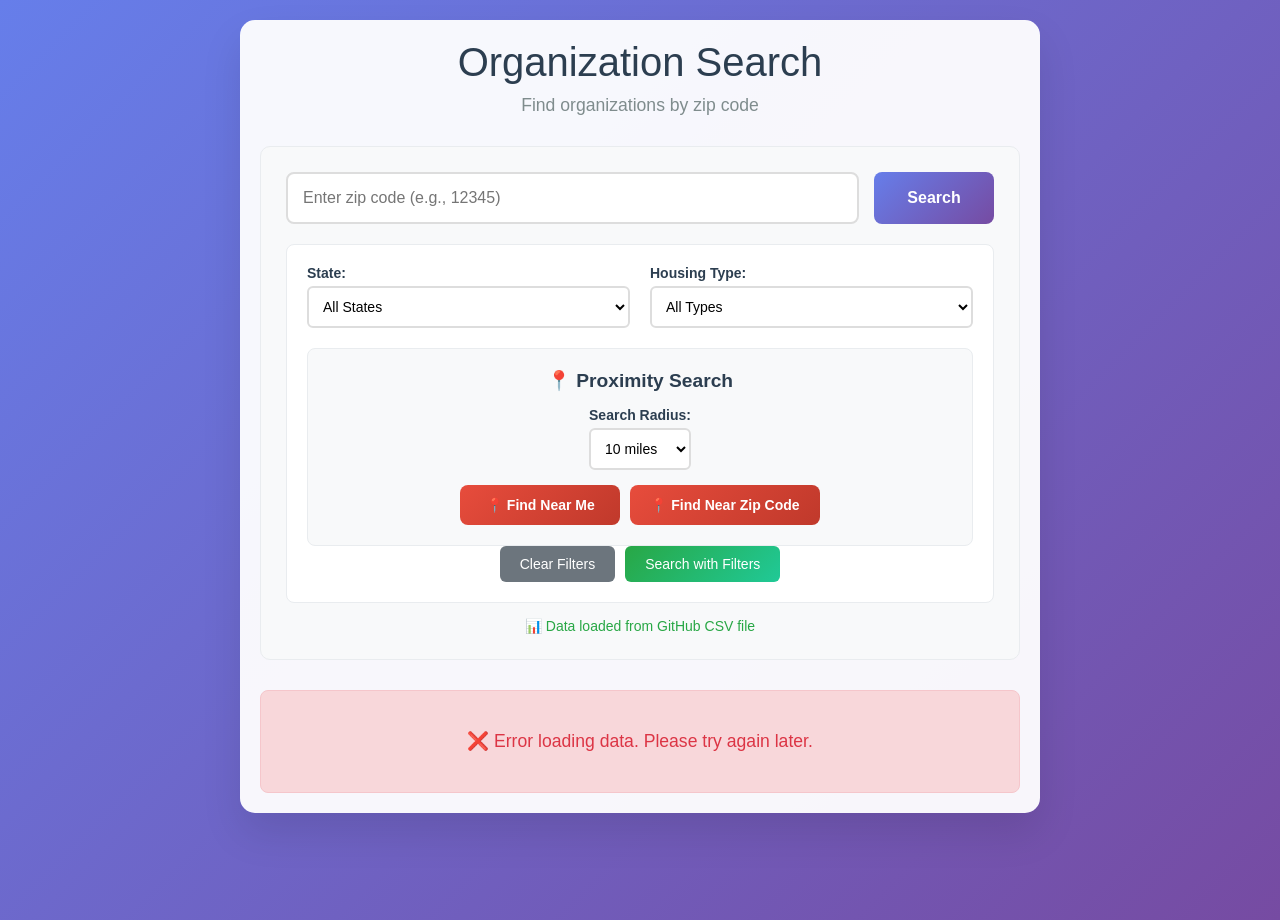
==== index.html @ be0a3f5d "Clean up unnecessarys" ====
<!DOCTYPE html>
<html lang="en">
<head>
    <meta charset="UTF-8">
    <meta name="viewport" content="width=device-width, initial-scale=1.0">
    <title>Organization Search System</title>
    <link rel="stylesheet" href="styles.css">
</head>
<body>
    <div class="container">
        <header>
            <h1>Organization Search</h1>
            <p>Find organizations by zip code</p>
        </header>
        
        <div class="search-section">
            <div class="search-box">
                <input type="text" id="zipInput" placeholder="Enter zip code (e.g., 12345)">
                <button id="searchBtn">Search</button>
            </div>
            
            <div class="filter-section">
                <div class="filter-row">
                    <div class="filter-group">
                        <label for="stateSelect">State:</label>
                        <select id="stateSelect">
                            <option value="">All States</option>
                        </select>
                    </div>
                    
                    <div class="filter-group">
                        <label for="housingTypeSelect">Housing Type:</label>
                        <select id="housingTypeSelect">
                            <option value="">All Types</option>
                        </select>
                    </div>
                </div>
                
                <div class="proximity-section">
                    <h3>📍 Proximity Search</h3>
                    <div class="proximity-controls">
                        <div class="filter-group">
                            <label for="radiusSelect">Search Radius:</label>
                            <select id="radiusSelect">
                                <option value="5">5 miles</option>
                                <option value="10" selected>10 miles</option>
                                <option value="15">15 miles</option>
                                <option value="25">25 miles</option>
                                <option value="50">50 miles</option>
                            </select>
                        </div>
                        <div class="proximity-buttons">
                            <button id="proximitySearchBtn" class="proximity-btn">
                                📍 Find Near Me
                            </button>
                            <button id="proximitySearchByZipBtn" class="proximity-btn">
                                📍 Find Near Zip Code
                            </button>
                        </div>
                    </div>
                </div>
                
                <div class="filter-actions">
                    <button id="clearFiltersBtn">Clear Filters</button>
                    <button id="searchWithFiltersBtn">Search with Filters</button>
                </div>
            </div>
            
            <div class="data-info">
                <p>📊 Data loaded from GitHub CSV file</p>
            </div>
        </div>
        
        <div class="results-section" id="resultsSection" style="display: none;">
            <h2>Search Results</h2>
            <div class="results-info">
                <span id="resultCount">0 results found</span>
            </div>
            <div class="results-container" id="resultsContainer">
                <!-- Results will be populated here -->
            </div>
        </div>
        
        <div class="no-results" id="noResults" style="display: none;">
            <!-- Dynamic message will be inserted here by JavaScript -->
        </div>
        
        <div class="loading" id="loading" style="display: none;">
            <div class="spinner"></div>
            <p>Loading data...</p>
        </div>
        
        <div class="error" id="error" style="display: none;">
            <p>❌ Error loading data. Please try again later.</p>
        </div>
    </div>
    
    <script src="script.js"></script>
</body>
</html>
---- styles.css ----
/* Reset and base styles */
* {
    margin: 0;
    padding: 0;
    box-sizing: border-box;
}

body {
    font-family: 'Segoe UI', Tahoma, Geneva, Verdana, sans-serif;
    background: linear-gradient(135deg, #667eea 0%, #764ba2 100%);
    min-height: 100vh;
    color: #333;
}

.container {
    max-width: 800px;
    margin: 20px auto;
    padding: 20px;
    background: rgba(255, 255, 255, 0.95);
    border-radius: 15px;
    box-shadow: 0 20px 40px rgba(0, 0, 0, 0.1);
}

/* Header styles */
header {
    text-align: center;
    margin-bottom: 30px;
}

header h1 {
    color: #2c3e50;
    font-size: 2.5rem;
    margin-bottom: 10px;
    font-weight: 300;
}

header p {
    color: #7f8c8d;
    font-size: 1.1rem;
}

/* Search section */
.search-section {
    background: #f8f9fa;
    padding: 25px;
    border-radius: 10px;
    margin-bottom: 30px;
    border: 1px solid #e9ecef;
}

.search-box {
    display: flex;
    gap: 15px;
    margin-bottom: 20px;
    flex-wrap: wrap;
}

#zipInput {
    flex: 1;
    min-width: 200px;
    padding: 15px;
    border: 2px solid #ddd;
    border-radius: 8px;
    font-size: 16px;
    transition: border-color 0.3s ease;
}

#zipInput:focus {
    outline: none;
    border-color: #667eea;
    box-shadow: 0 0 0 3px rgba(102, 126, 234, 0.1);
}

#searchBtn {
    padding: 15px 30px;
    background: linear-gradient(135deg, #667eea 0%, #764ba2 100%);
    color: white;
    border: none;
    border-radius: 8px;
    font-size: 16px;
    font-weight: 600;
    cursor: pointer;
    transition: transform 0.2s ease, box-shadow 0.2s ease;
    min-width: 120px;
}

#searchBtn:hover {
    transform: translateY(-2px);
    box-shadow: 0 10px 20px rgba(102, 126, 234, 0.3);
}

#searchBtn:active {
    transform: translateY(0);
}

/* Filter section */
.filter-section {
    margin-top: 20px;
    padding: 20px;
    background: #ffffff;
    border-radius: 8px;
    border: 1px solid #e9ecef;
}

/* Proximity section */
.proximity-section {
    margin-top: 20px;
    padding: 20px;
    background: #f8f9fa;
    border-radius: 8px;
    border: 1px solid #e9ecef;
}

.proximity-section h3 {
    color: #2c3e50;
    margin-bottom: 15px;
    font-size: 1.2rem;
    font-weight: 600;
    text-align: center;
}

.proximity-controls {
    display: flex;
    flex-direction: column;
    gap: 15px;
    align-items: center;
}

.proximity-buttons {
    display: flex;
    gap: 10px;
    flex-wrap: wrap;
    justify-content: center;
}

.proximity-btn {
    padding: 12px 20px;
    background: linear-gradient(135deg, #e74c3c 0%, #c0392b 100%);
    color: white;
    border: none;
    border-radius: 8px;
    font-size: 14px;
    font-weight: 600;
    cursor: pointer;
    transition: all 0.2s ease;
    min-width: 160px;
}

.proximity-btn:hover {
    transform: translateY(-2px);
    box-shadow: 0 8px 20px rgba(231, 76, 60, 0.3);
}

.proximity-btn:active {
    transform: translateY(0);
}

.filter-row {
    display: grid;
    grid-template-columns: 1fr 1fr;
    gap: 20px;
    margin-bottom: 15px;
}

.filter-group {
    display: flex;
    flex-direction: column;
}

.filter-group label {
    font-weight: 600;
    color: #2c3e50;
    margin-bottom: 5px;
    font-size: 14px;
}

.filter-group select {
    padding: 10px;
    border: 2px solid #ddd;
    border-radius: 6px;
    font-size: 14px;
    background: white;
    transition: border-color 0.3s ease;
}

.filter-group select:focus {
    outline: none;
    border-color: #667eea;
    box-shadow: 0 0 0 3px rgba(102, 126, 234, 0.1);
}

.filter-actions {
    display: flex;
    gap: 10px;
    justify-content: center;
}

.filter-actions button {
    padding: 10px 20px;
    border: none;
    border-radius: 6px;
    font-size: 14px;
    font-weight: 500;
    cursor: pointer;
    transition: all 0.2s ease;
}

#clearFiltersBtn {
    background: #6c757d;
    color: white;
}

#clearFiltersBtn:hover {
    background: #5a6268;
    transform: translateY(-1px);
}

#searchWithFiltersBtn {
    background: linear-gradient(135deg, #28a745 0%, #20c997 100%);
    color: white;
}

#searchWithFiltersBtn:hover {
    transform: translateY(-1px);
    box-shadow: 0 5px 15px rgba(40, 167, 69, 0.3);
}

/* Data info */
.data-info {
    text-align: center;
    color: #28a745;
    font-size: 14px;
    font-weight: 500;
    margin-top: 15px;
}

/* Results section */
.results-section {
    background: white;
    border-radius: 10px;
    padding: 25px;
    box-shadow: 0 5px 15px rgba(0, 0, 0, 0.08);
}

.results-section h2 {
    color: #2c3e50;
    margin-bottom: 15px;
    font-size: 1.8rem;
    font-weight: 400;
}

.results-info {
    margin-bottom: 20px;
    padding: 10px;
    background: #e8f4fd;
    border-radius: 5px;
    border-left: 4px solid #3498db;
}

.results-container {
    display: grid;
    gap: 15px;
}

.result-card {
    background: #f8f9fa;
    border: 1px solid #e9ecef;
    border-radius: 8px;
    padding: 20px;
    transition: transform 0.2s ease, box-shadow 0.2s ease;
}

.result-card:hover {
    transform: translateY(-2px);
    box-shadow: 0 5px 15px rgba(0, 0, 0, 0.1);
}

.result-card h3 {
    color: #2c3e50;
    margin-bottom: 10px;
    font-size: 1.3rem;
}

.result-details {
    display: grid;
    grid-template-columns: repeat(auto-fit, minmax(200px, 1fr));
    gap: 10px;
}

.detail-item {
    display: flex;
    flex-direction: column;
}

.detail-label {
    font-weight: 600;
    color: #7f8c8d;
    font-size: 0.9rem;
    text-transform: uppercase;
    letter-spacing: 0.5px;
}

.detail-value {
    color: #2c3e50;
    font-size: 1rem;
    margin-top: 2px;
}

.distance-item {
    background: #e8f5e8;
    border-radius: 4px;
    padding: 8px;
    border-left: 3px solid #28a745;
}

.distance-value {
    color: #28a745 !important;
    font-weight: 700;
    font-size: 1.1rem;
}

/* No results */
.no-results {
    text-align: center;
    padding: 40px;
    color: #7f8c8d;
    font-size: 1.1rem;
}

/* Loading spinner */
.loading {
    text-align: center;
    padding: 40px;
}

.spinner {
    width: 40px;
    height: 40px;
    border: 4px solid #f3f3f3;
    border-top: 4px solid #667eea;
    border-radius: 50%;
    animation: spin 1s linear infinite;
    margin: 0 auto 15px;
}

@keyframes spin {
    0% { transform: rotate(0deg); }
    100% { transform: rotate(360deg); }
}

/* Error message */
.error {
    text-align: center;
    padding: 40px;
    color: #dc3545;
    font-size: 1.1rem;
    background: #f8d7da;
    border: 1px solid #f5c6cb;
    border-radius: 8px;
}

/* Responsive design */
@media (max-width: 768px) {
    .container {
        margin: 10px;
        padding: 15px;
    }
    
    header h1 {
        font-size: 2rem;
    }
    
    .search-box {
        flex-direction: column;
    }
    
    #zipInput {
        min-width: auto;
    }
    
    .filter-row {
        grid-template-columns: 1fr;
        gap: 15px;
    }
    
    .filter-actions {
        flex-direction: column;
    }
    
    .filter-actions button {
        width: 100%;
    }
    
    .proximity-buttons {
        flex-direction: column;
    }
    
    .proximity-btn {
        width: 100%;
        min-width: auto;
    }
    
    .result-details {
        grid-template-columns: 1fr;
    }
}

/* Iframe specific styles */
body.iframe-mode {
    background: white;
    margin: 0;
    padding: 0;
}

body.iframe-mode .container {
    margin: 0;
    border-radius: 0;
    box-shadow: none;
    background: white;
    min-height: 100vh;
}
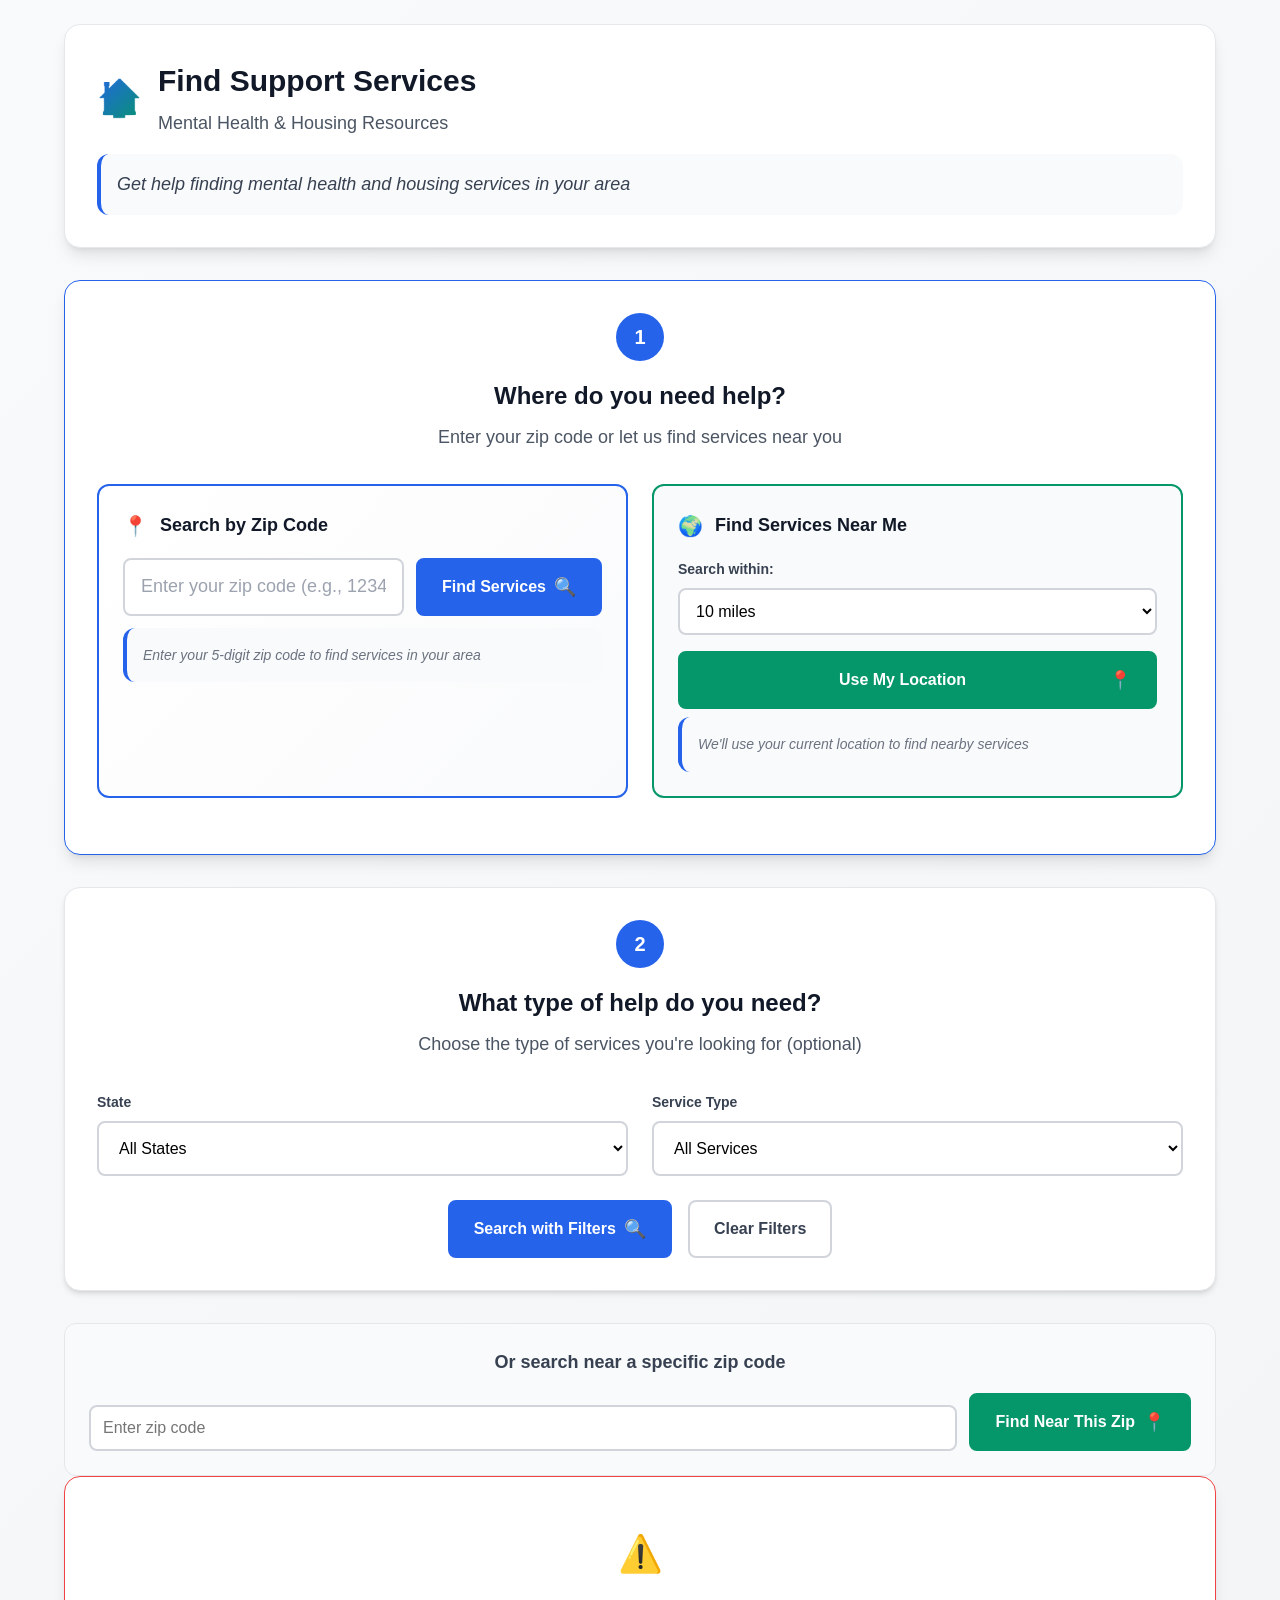
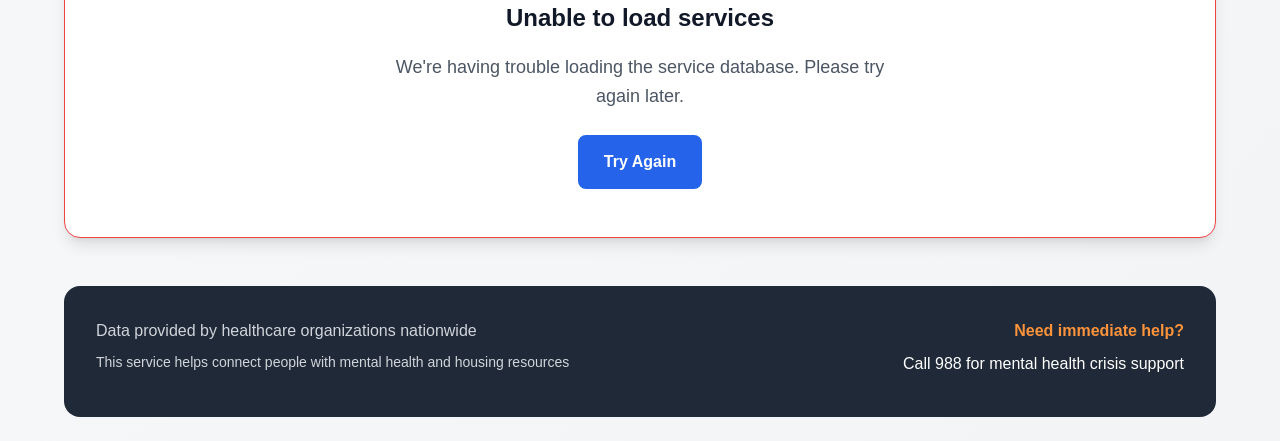
==== commit 00665577: "new UI" ====
--- a/index.html
+++ b/index.html
@@ -3,96 +3,189 @@
 <head>
     <meta charset="UTF-8">
     <meta name="viewport" content="width=device-width, initial-scale=1.0">
-    <title>Organization Search System</title>
+    <title>Find Mental Health & Housing Services</title>
+    <meta name="description" content="Find mental health and housing services near you. Search by location to find support organizations.">
     <link rel="stylesheet" href="styles.css">
 </head>
 <body>
     <div class="container">
         <header>
-            <h1>Organization Search</h1>
-            <p>Find organizations by zip code</p>
+            <div class="header-content">
+                <div class="logo-section">
+                    <div class="logo-icon">🏠</div>
+                    <div class="logo-text">
+                        <h1>Find Support Services</h1>
+                        <p>Mental Health & Housing Resources</p>
+                    </div>
+                </div>
+                <div class="help-text">
+                    <p>Get help finding mental health and housing services in your area</p>
+                </div>
+            </div>
         </header>
         
-        <div class="search-section">
-            <div class="search-box">
-                <input type="text" id="zipInput" placeholder="Enter zip code (e.g., 12345)">
-                <button id="searchBtn">Search</button>
-            </div>
+        <main class="main-content">
+            <!-- Step 1: Location Search -->
+            <section class="search-step active" id="step1">
+                <div class="step-header">
+                    <div class="step-number">1</div>
+                    <h2>Where do you need help?</h2>
+                    <p>Enter your zip code or let us find services near you</p>
+                </div>
+                
+                <div class="search-options">
+                    <div class="search-option primary">
+                        <div class="option-header">
+                            <span class="option-icon">📍</span>
+                            <h3>Search by Zip Code</h3>
+                        </div>
+                        <div class="search-input-group">
+                            <input type="text" id="zipInput" placeholder="Enter your zip code (e.g., 12345)" aria-label="Enter your zip code">
+                            <button id="searchBtn" class="btn-primary">
+                                <span class="btn-text">Find Services</span>
+                                <span class="btn-icon">🔍</span>
+                            </button>
+                        </div>
+                        <p class="help-text">Enter your 5-digit zip code to find services in your area</p>
+                    </div>
+                    
+                    <div class="search-option secondary">
+                        <div class="option-header">
+                            <span class="option-icon">🌍</span>
+                            <h3>Find Services Near Me</h3>
+                        </div>
+                        <div class="location-controls">
+                            <div class="radius-selector">
+                                <label for="radiusSelect">Search within:</label>
+                                <select id="radiusSelect" aria-label="Search radius">
+                                    <option value="5">5 miles</option>
+                                    <option value="10" selected>10 miles</option>
+                                    <option value="15">15 miles</option>
+                                    <option value="25">25 miles</option>
+                                    <option value="50">50 miles</option>
+                                </select>
+                            </div>
+                            <button id="proximitySearchBtn" class="btn-secondary">
+                                <span class="btn-text">Use My Location</span>
+                                <span class="btn-icon">📍</span>
+                            </button>
+                        </div>
+                        <p class="help-text">We'll use your current location to find nearby services</p>
+                    </div>
+                </div>
+            </section>
             
-            <div class="filter-section">
-                <div class="filter-row">
+            <!-- Step 2: Service Type Filter -->
+            <section class="search-step" id="step2">
+                <div class="step-header">
+                    <div class="step-number">2</div>
+                    <h2>What type of help do you need?</h2>
+                    <p>Choose the type of services you're looking for (optional)</p>
+                </div>
+                
+                <div class="filter-options">
                     <div class="filter-group">
-                        <label for="stateSelect">State:</label>
-                        <select id="stateSelect">
+                        <label for="stateSelect">State</label>
+                        <select id="stateSelect" aria-label="Select state">
                             <option value="">All States</option>
                         </select>
                     </div>
                     
                     <div class="filter-group">
-                        <label for="housingTypeSelect">Housing Type:</label>
-                        <select id="housingTypeSelect">
-                            <option value="">All Types</option>
+                        <label for="housingTypeSelect">Service Type</label>
+                        <select id="housingTypeSelect" aria-label="Select service type">
+                            <option value="">All Services</option>
                         </select>
                     </div>
                 </div>
                 
-                <div class="proximity-section">
-                    <h3>📍 Proximity Search</h3>
-                    <div class="proximity-controls">
-                        <div class="filter-group">
-                            <label for="radiusSelect">Search Radius:</label>
-                            <select id="radiusSelect">
-                                <option value="5">5 miles</option>
-                                <option value="10" selected>10 miles</option>
-                                <option value="15">15 miles</option>
-                                <option value="25">25 miles</option>
-                                <option value="50">50 miles</option>
-                            </select>
-                        </div>
-                        <div class="proximity-buttons">
-                            <button id="proximitySearchBtn" class="proximity-btn">
-                                📍 Find Near Me
-                            </button>
-                            <button id="proximitySearchByZipBtn" class="proximity-btn">
-                                📍 Find Near Zip Code
-                            </button>
-                        </div>
-                    </div>
+                <div class="step-actions">
+                    <button id="searchWithFiltersBtn" class="btn-primary">
+                        <span class="btn-text">Search with Filters</span>
+                        <span class="btn-icon">🔍</span>
+                    </button>
+                    <button id="clearFiltersBtn" class="btn-outline">
+                        <span class="btn-text">Clear Filters</span>
+                    </button>
                 </div>
-                
-                <div class="filter-actions">
-                    <button id="clearFiltersBtn">Clear Filters</button>
-                    <button id="searchWithFiltersBtn">Search with Filters</button>
+            </section>
+            
+            <!-- Alternative Search by Zip -->
+            <section class="alternative-search">
+                <div class="alt-search-header">
+                    <h3>Or search near a specific zip code</h3>
                 </div>
-            </div>
-            
-            <div class="data-info">
-                <p>📊 Data loaded from GitHub CSV file</p>
-            </div>
-        </div>
+                <div class="alt-search-controls">
+                    <input type="text" id="altZipInput" placeholder="Enter zip code" aria-label="Enter zip code for proximity search">
+                    <button id="proximitySearchByZipBtn" class="btn-secondary">
+                        <span class="btn-text">Find Near This Zip</span>
+                        <span class="btn-icon">📍</span>
+                    </button>
+                </div>
+            </section>
+        </main>
         
-        <div class="results-section" id="resultsSection" style="display: none;">
-            <h2>Search Results</h2>
-            <div class="results-info">
-                <span id="resultCount">0 results found</span>
+        <!-- Results Section -->
+        <section class="results-section" id="resultsSection" style="display: none;">
+            <div class="results-header">
+                <h2>Services Found</h2>
+                <div class="results-summary">
+                    <span id="resultCount" class="result-count">0 services found</span>
+                    <button id="newSearchBtn" class="btn-outline">New Search</button>
+                </div>
             </div>
             <div class="results-container" id="resultsContainer">
                 <!-- Results will be populated here -->
             </div>
-        </div>
+        </section>
         
-        <div class="no-results" id="noResults" style="display: none;">
-            <!-- Dynamic message will be inserted here by JavaScript -->
-        </div>
+        <!-- No Results -->
+        <section class="no-results" id="noResults" style="display: none;">
+            <div class="no-results-content">
+                <div class="no-results-icon">🔍</div>
+                <h3>No services found</h3>
+                <div class="no-results-message">
+                    <!-- Dynamic message will be inserted here by JavaScript -->
+                </div>
+                <div class="no-results-actions">
+                    <button id="tryAgainBtn" class="btn-primary">Try Again</button>
+                    <button id="expandSearchBtn" class="btn-outline">Expand Search</button>
+                </div>
+            </div>
+        </section>
         
-        <div class="loading" id="loading" style="display: none;">
-            <div class="spinner"></div>
-            <p>Loading data...</p>
-        </div>
+        <!-- Loading State -->
+        <section class="loading" id="loading" style="display: none;">
+            <div class="loading-content">
+                <div class="spinner"></div>
+                <h3>Finding services...</h3>
+                <p>Please wait while we search for services in your area</p>
+            </div>
+        </section>
         
-        <div class="error" id="error" style="display: none;">
-            <p>❌ Error loading data. Please try again later.</p>
-        </div>
+        <!-- Error State -->
+        <section class="error" id="error" style="display: none;">
+            <div class="error-content">
+                <div class="error-icon">⚠️</div>
+                <h3>Unable to load services</h3>
+                <p>We're having trouble loading the service database. Please try again later.</p>
+                <button id="retryBtn" class="btn-primary">Try Again</button>
+            </div>
+        </section>
+        
+        <!-- Footer -->
+        <footer class="footer">
+            <div class="footer-content">
+                <div class="footer-info">
+                    <p>Data provided by healthcare organizations nationwide</p>
+                    <p class="footer-note">This service helps connect people with mental health and housing resources</p>
+                </div>
+                <div class="footer-help">
+                    <p><strong>Need immediate help?</strong></p>
+                    <p>Call 988 for mental health crisis support</p>
+                </div>
+            </div>
+        </footer>
     </div>
     
     <script src="script.js"></script>
--- a/styles.css
+++ b/styles.css
@@ -1,346 +1,651 @@
-/* Reset and base styles */
+/* Professional Mental Health Services UI - Accessible Design */
+
+/* CSS Reset and Base Styles */
 * {
     margin: 0;
     padding: 0;
     box-sizing: border-box;
 }
 
+:root {
+    /* Professional Color Palette - High Contrast for Accessibility */
+    --primary-blue: #2563eb;
+    --primary-blue-dark: #1d4ed8;
+    --primary-blue-light: #3b82f6;
+    --secondary-green: #059669;
+    --secondary-green-dark: #047857;
+    --accent-orange: #ea580c;
+    --accent-orange-light: #fb923c;
+    
+    /* Neutral Colors */
+    --white: #ffffff;
+    --gray-50: #f9fafb;
+    --gray-100: #f3f4f6;
+    --gray-200: #e5e7eb;
+    --gray-300: #d1d5db;
+    --gray-400: #9ca3af;
+    --gray-500: #6b7280;
+    --gray-600: #4b5563;
+    --gray-700: #374151;
+    --gray-800: #1f2937;
+    --gray-900: #111827;
+    
+    /* Status Colors */
+    --success: #10b981;
+    --warning: #f59e0b;
+    --error: #ef4444;
+    --info: #3b82f6;
+    
+    /* Typography */
+    --font-family: 'Inter', -apple-system, BlinkMacSystemFont, 'Segoe UI', Roboto, sans-serif;
+    --font-size-xs: 0.75rem;
+    --font-size-sm: 0.875rem;
+    --font-size-base: 1rem;
+    --font-size-lg: 1.125rem;
+    --font-size-xl: 1.25rem;
+    --font-size-2xl: 1.5rem;
+    --font-size-3xl: 1.875rem;
+    --font-size-4xl: 2.25rem;
+    
+    /* Spacing */
+    --space-1: 0.25rem;
+    --space-2: 0.5rem;
+    --space-3: 0.75rem;
+    --space-4: 1rem;
+    --space-5: 1.25rem;
+    --space-6: 1.5rem;
+    --space-8: 2rem;
+    --space-10: 2.5rem;
+    --space-12: 3rem;
+    --space-16: 4rem;
+    
+    /* Border Radius */
+    --radius-sm: 0.375rem;
+    --radius-md: 0.5rem;
+    --radius-lg: 0.75rem;
+    --radius-xl: 1rem;
+    
+    /* Shadows */
+    --shadow-sm: 0 1px 2px 0 rgb(0 0 0 / 0.05);
+    --shadow-md: 0 4px 6px -1px rgb(0 0 0 / 0.1), 0 2px 4px -2px rgb(0 0 0 / 0.1);
+    --shadow-lg: 0 10px 15px -3px rgb(0 0 0 / 0.1), 0 4px 6px -4px rgb(0 0 0 / 0.1);
+    --shadow-xl: 0 20px 25px -5px rgb(0 0 0 / 0.1), 0 8px 10px -6px rgb(0 0 0 / 0.1);
+}
+
+/* Base Styles */
 body {
-    font-family: 'Segoe UI', Tahoma, Geneva, Verdana, sans-serif;
-    background: linear-gradient(135deg, #667eea 0%, #764ba2 100%);
+    font-family: var(--font-family);
+    font-size: var(--font-size-base);
+    line-height: 1.6;
+    color: var(--gray-800);
+    background: linear-gradient(135deg, var(--gray-50) 0%, var(--gray-100) 100%);
     min-height: 100vh;
-    color: #333;
-}
-
+    -webkit-font-smoothing: antialiased;
+    -moz-osx-font-smoothing: grayscale;
+}
+
+/* Container */
 .container {
-    max-width: 800px;
-    margin: 20px auto;
-    padding: 20px;
-    background: rgba(255, 255, 255, 0.95);
-    border-radius: 15px;
-    box-shadow: 0 20px 40px rgba(0, 0, 0, 0.1);
-}
-
-/* Header styles */
+    max-width: 1200px;
+    margin: 0 auto;
+    padding: var(--space-6);
+    min-height: 100vh;
+    display: flex;
+    flex-direction: column;
+}
+
+/* Header Styles */
 header {
+    margin-bottom: var(--space-8);
+}
+
+.header-content {
+    background: var(--white);
+    border-radius: var(--radius-xl);
+    padding: var(--space-8);
+    box-shadow: var(--shadow-lg);
+    border: 1px solid var(--gray-200);
+}
+
+.logo-section {
+    display: flex;
+    align-items: center;
+    gap: var(--space-4);
+    margin-bottom: var(--space-4);
+}
+
+.logo-icon {
+    font-size: var(--font-size-4xl);
+    background: linear-gradient(135deg, var(--primary-blue), var(--secondary-green));
+    -webkit-background-clip: text;
+    -webkit-text-fill-color: transparent;
+    background-clip: text;
+}
+
+.logo-text h1 {
+    font-size: var(--font-size-3xl);
+    font-weight: 700;
+    color: var(--gray-900);
+    margin-bottom: var(--space-1);
+}
+
+.logo-text p {
+    font-size: var(--font-size-lg);
+    color: var(--gray-600);
+    font-weight: 500;
+}
+
+.help-text {
+    background: var(--gray-50);
+    padding: var(--space-4);
+    border-radius: var(--radius-lg);
+    border-left: 4px solid var(--primary-blue);
+}
+
+.help-text p {
+    color: var(--gray-700);
+    font-size: var(--font-size-lg);
+    margin: 0;
+}
+
+/* Main Content */
+.main-content {
+    flex: 1;
+    display: flex;
+    flex-direction: column;
+    gap: var(--space-8);
+}
+
+/* Search Steps */
+.search-step {
+    background: var(--white);
+    border-radius: var(--radius-xl);
+    padding: var(--space-8);
+    box-shadow: var(--shadow-md);
+    border: 1px solid var(--gray-200);
+    transition: all 0.3s ease;
+}
+
+.search-step.active {
+    border-color: var(--primary-blue);
+    box-shadow: var(--shadow-lg);
+}
+
+.step-header {
     text-align: center;
-    margin-bottom: 30px;
-}
-
-header h1 {
-    color: #2c3e50;
-    font-size: 2.5rem;
-    margin-bottom: 10px;
-    font-weight: 300;
-}
-
-header p {
-    color: #7f8c8d;
-    font-size: 1.1rem;
-}
-
-/* Search section */
-.search-section {
-    background: #f8f9fa;
-    padding: 25px;
-    border-radius: 10px;
-    margin-bottom: 30px;
-    border: 1px solid #e9ecef;
-}
-
-.search-box {
-    display: flex;
-    gap: 15px;
-    margin-bottom: 20px;
-    flex-wrap: wrap;
-}
-
-#zipInput {
-    flex: 1;
-    min-width: 200px;
-    padding: 15px;
-    border: 2px solid #ddd;
-    border-radius: 8px;
-    font-size: 16px;
-    transition: border-color 0.3s ease;
-}
-
-#zipInput:focus {
-    outline: none;
-    border-color: #667eea;
-    box-shadow: 0 0 0 3px rgba(102, 126, 234, 0.1);
-}
-
-#searchBtn {
-    padding: 15px 30px;
-    background: linear-gradient(135deg, #667eea 0%, #764ba2 100%);
-    color: white;
-    border: none;
-    border-radius: 8px;
-    font-size: 16px;
-    font-weight: 600;
-    cursor: pointer;
-    transition: transform 0.2s ease, box-shadow 0.2s ease;
-    min-width: 120px;
-}
-
-#searchBtn:hover {
-    transform: translateY(-2px);
-    box-shadow: 0 10px 20px rgba(102, 126, 234, 0.3);
-}
-
-#searchBtn:active {
-    transform: translateY(0);
-}
-
-/* Filter section */
-.filter-section {
-    margin-top: 20px;
-    padding: 20px;
-    background: #ffffff;
-    border-radius: 8px;
-    border: 1px solid #e9ecef;
-}
-
-/* Proximity section */
-.proximity-section {
-    margin-top: 20px;
-    padding: 20px;
-    background: #f8f9fa;
-    border-radius: 8px;
-    border: 1px solid #e9ecef;
-}
-
-.proximity-section h3 {
-    color: #2c3e50;
-    margin-bottom: 15px;
-    font-size: 1.2rem;
-    font-weight: 600;
-    text-align: center;
-}
-
-.proximity-controls {
-    display: flex;
-    flex-direction: column;
-    gap: 15px;
+    margin-bottom: var(--space-8);
+}
+
+.step-number {
+    display: inline-flex;
     align-items: center;
-}
-
-.proximity-buttons {
-    display: flex;
-    gap: 10px;
-    flex-wrap: wrap;
     justify-content: center;
-}
-
-.proximity-btn {
-    padding: 12px 20px;
-    background: linear-gradient(135deg, #e74c3c 0%, #c0392b 100%);
-    color: white;
-    border: none;
-    border-radius: 8px;
-    font-size: 14px;
-    font-weight: 600;
-    cursor: pointer;
-    transition: all 0.2s ease;
-    min-width: 160px;
-}
-
-.proximity-btn:hover {
-    transform: translateY(-2px);
-    box-shadow: 0 8px 20px rgba(231, 76, 60, 0.3);
-}
-
-.proximity-btn:active {
-    transform: translateY(0);
-}
-
-.filter-row {
+    width: 48px;
+    height: 48px;
+    background: var(--primary-blue);
+    color: var(--white);
+    border-radius: 50%;
+    font-size: var(--font-size-xl);
+    font-weight: 700;
+    margin-bottom: var(--space-4);
+}
+
+.step-header h2 {
+    font-size: var(--font-size-2xl);
+    font-weight: 600;
+    color: var(--gray-900);
+    margin-bottom: var(--space-2);
+}
+
+.step-header p {
+    font-size: var(--font-size-lg);
+    color: var(--gray-600);
+}
+
+/* Search Options */
+.search-options {
     display: grid;
     grid-template-columns: 1fr 1fr;
-    gap: 20px;
-    margin-bottom: 15px;
+    gap: var(--space-6);
+    margin-bottom: var(--space-6);
+}
+
+.search-option {
+    background: var(--gray-50);
+    border-radius: var(--radius-lg);
+    padding: var(--space-6);
+    border: 2px solid var(--gray-200);
+    transition: all 0.3s ease;
+}
+
+.search-option.primary {
+    border-color: var(--primary-blue);
+    background: linear-gradient(135deg, var(--white) 0%, var(--gray-50) 100%);
+}
+
+.search-option.secondary {
+    border-color: var(--secondary-green);
+}
+
+.search-option:hover {
+    transform: translateY(-2px);
+    box-shadow: var(--shadow-md);
+}
+
+.option-header {
+    display: flex;
+    align-items: center;
+    gap: var(--space-3);
+    margin-bottom: var(--space-4);
+}
+
+.option-icon {
+    font-size: var(--font-size-xl);
+}
+
+.option-header h3 {
+    font-size: var(--font-size-lg);
+    font-weight: 600;
+    color: var(--gray-900);
+}
+
+/* Search Input Group */
+.search-input-group {
+    display: flex;
+    gap: var(--space-3);
+    margin-bottom: var(--space-3);
+}
+
+.search-input-group input {
+    flex: 1;
+    padding: var(--space-4);
+    border: 2px solid var(--gray-300);
+    border-radius: var(--radius-md);
+    font-size: var(--font-size-lg);
+    transition: all 0.3s ease;
+    background: var(--white);
+}
+
+.search-input-group input:focus {
+    outline: none;
+    border-color: var(--primary-blue);
+    box-shadow: 0 0 0 3px rgb(37 99 235 / 0.1);
+}
+
+.search-input-group input::placeholder {
+    color: var(--gray-400);
+}
+
+/* Location Controls */
+.location-controls {
+    display: flex;
+    flex-direction: column;
+    gap: var(--space-4);
+}
+
+.radius-selector {
+    display: flex;
+    flex-direction: column;
+    gap: var(--space-2);
+}
+
+.radius-selector label {
+    font-weight: 600;
+    color: var(--gray-700);
+    font-size: var(--font-size-sm);
+}
+
+.radius-selector select {
+    padding: var(--space-3);
+    border: 2px solid var(--gray-300);
+    border-radius: var(--radius-md);
+    font-size: var(--font-size-base);
+    background: var(--white);
+    transition: all 0.3s ease;
+}
+
+.radius-selector select:focus {
+    outline: none;
+    border-color: var(--secondary-green);
+    box-shadow: 0 0 0 3px rgb(5 150 105 / 0.1);
+}
+
+/* Button Styles */
+.btn-primary, .btn-secondary, .btn-outline {
+    display: inline-flex;
+    align-items: center;
+    gap: var(--space-2);
+    padding: var(--space-4) var(--space-6);
+    border-radius: var(--radius-md);
+    font-size: var(--font-size-base);
+    font-weight: 600;
+    text-decoration: none;
+    border: 2px solid transparent;
+    cursor: pointer;
+    transition: all 0.3s ease;
+    min-height: 48px; /* Larger touch targets for accessibility */
+}
+
+.btn-primary {
+    background: var(--primary-blue);
+    color: var(--white);
+    border-color: var(--primary-blue);
+}
+
+.btn-primary:hover {
+    background: var(--primary-blue-dark);
+    border-color: var(--primary-blue-dark);
+    transform: translateY(-1px);
+    box-shadow: var(--shadow-md);
+}
+
+.btn-secondary {
+    background: var(--secondary-green);
+    color: var(--white);
+    border-color: var(--secondary-green);
+}
+
+.btn-secondary:hover {
+    background: var(--secondary-green-dark);
+    border-color: var(--secondary-green-dark);
+    transform: translateY(-1px);
+    box-shadow: var(--shadow-md);
+}
+
+.btn-outline {
+    background: var(--white);
+    color: var(--gray-700);
+    border-color: var(--gray-300);
+}
+
+.btn-outline:hover {
+    background: var(--gray-50);
+    border-color: var(--gray-400);
+    transform: translateY(-1px);
+}
+
+.btn-text {
+    flex: 1;
+}
+
+.btn-icon {
+    font-size: var(--font-size-lg);
+}
+
+/* Filter Options */
+.filter-options {
+    display: grid;
+    grid-template-columns: 1fr 1fr;
+    gap: var(--space-6);
+    margin-bottom: var(--space-6);
 }
 
 .filter-group {
     display: flex;
     flex-direction: column;
+    gap: var(--space-2);
 }
 
 .filter-group label {
     font-weight: 600;
-    color: #2c3e50;
-    margin-bottom: 5px;
-    font-size: 14px;
+    color: var(--gray-700);
+    font-size: var(--font-size-sm);
 }
 
 .filter-group select {
-    padding: 10px;
-    border: 2px solid #ddd;
-    border-radius: 6px;
-    font-size: 14px;
-    background: white;
-    transition: border-color 0.3s ease;
+    padding: var(--space-4);
+    border: 2px solid var(--gray-300);
+    border-radius: var(--radius-md);
+    font-size: var(--font-size-base);
+    background: var(--white);
+    transition: all 0.3s ease;
 }
 
 .filter-group select:focus {
     outline: none;
-    border-color: #667eea;
-    box-shadow: 0 0 0 3px rgba(102, 126, 234, 0.1);
-}
-
-.filter-actions {
-    display: flex;
-    gap: 10px;
+    border-color: var(--primary-blue);
+    box-shadow: 0 0 0 3px rgb(37 99 235 / 0.1);
+}
+
+/* Step Actions */
+.step-actions {
+    display: flex;
+    gap: var(--space-4);
     justify-content: center;
 }
 
-.filter-actions button {
-    padding: 10px 20px;
-    border: none;
-    border-radius: 6px;
-    font-size: 14px;
-    font-weight: 500;
-    cursor: pointer;
-    transition: all 0.2s ease;
-}
-
-#clearFiltersBtn {
-    background: #6c757d;
-    color: white;
-}
-
-#clearFiltersBtn:hover {
-    background: #5a6268;
-    transform: translateY(-1px);
-}
-
-#searchWithFiltersBtn {
-    background: linear-gradient(135deg, #28a745 0%, #20c997 100%);
-    color: white;
-}
-
-#searchWithFiltersBtn:hover {
-    transform: translateY(-1px);
-    box-shadow: 0 5px 15px rgba(40, 167, 69, 0.3);
-}
-
-/* Data info */
-.data-info {
+/* Alternative Search */
+.alternative-search {
+    background: var(--gray-50);
+    border-radius: var(--radius-lg);
+    padding: var(--space-6);
+    border: 1px solid var(--gray-200);
+}
+
+.alt-search-header {
     text-align: center;
-    color: #28a745;
-    font-size: 14px;
-    font-weight: 500;
-    margin-top: 15px;
-}
-
-/* Results section */
+    margin-bottom: var(--space-4);
+}
+
+.alt-search-header h3 {
+    font-size: var(--font-size-lg);
+    font-weight: 600;
+    color: var(--gray-700);
+}
+
+.alt-search-controls {
+    display: flex;
+    gap: var(--space-3);
+    align-items: end;
+}
+
+.alt-search-controls input {
+    flex: 1;
+    padding: var(--space-3);
+    border: 2px solid var(--gray-300);
+    border-radius: var(--radius-md);
+    font-size: var(--font-size-base);
+    transition: all 0.3s ease;
+}
+
+.alt-search-controls input:focus {
+    outline: none;
+    border-color: var(--secondary-green);
+    box-shadow: 0 0 0 3px rgb(5 150 105 / 0.1);
+}
+
+/* Help Text */
+.help-text {
+    font-size: var(--font-size-sm);
+    color: var(--gray-500);
+    margin-top: var(--space-2);
+    font-style: italic;
+}
+
+/* Results Section */
 .results-section {
-    background: white;
-    border-radius: 10px;
-    padding: 25px;
-    box-shadow: 0 5px 15px rgba(0, 0, 0, 0.08);
-}
-
-.results-section h2 {
-    color: #2c3e50;
-    margin-bottom: 15px;
-    font-size: 1.8rem;
-    font-weight: 400;
-}
-
-.results-info {
-    margin-bottom: 20px;
-    padding: 10px;
-    background: #e8f4fd;
-    border-radius: 5px;
-    border-left: 4px solid #3498db;
+    background: var(--white);
+    border-radius: var(--radius-xl);
+    padding: var(--space-8);
+    box-shadow: var(--shadow-lg);
+    border: 1px solid var(--gray-200);
+}
+
+.results-header {
+    display: flex;
+    justify-content: space-between;
+    align-items: center;
+    margin-bottom: var(--space-6);
+    padding-bottom: var(--space-4);
+    border-bottom: 2px solid var(--gray-100);
+}
+
+.results-header h2 {
+    font-size: var(--font-size-2xl);
+    font-weight: 600;
+    color: var(--gray-900);
+}
+
+.results-summary {
+    display: flex;
+    align-items: center;
+    gap: var(--space-4);
+}
+
+.result-count {
+    font-size: var(--font-size-lg);
+    font-weight: 600;
+    color: var(--primary-blue);
+    background: var(--gray-50);
+    padding: var(--space-2) var(--space-4);
+    border-radius: var(--radius-md);
 }
 
 .results-container {
     display: grid;
-    gap: 15px;
-}
-
+    gap: var(--space-4);
+}
+
+/* Result Cards */
 .result-card {
-    background: #f8f9fa;
-    border: 1px solid #e9ecef;
-    border-radius: 8px;
-    padding: 20px;
-    transition: transform 0.2s ease, box-shadow 0.2s ease;
+    background: var(--white);
+    border: 2px solid var(--gray-200);
+    border-radius: var(--radius-lg);
+    padding: var(--space-6);
+    transition: all 0.3s ease;
+    position: relative;
 }
 
 .result-card:hover {
+    border-color: var(--primary-blue);
     transform: translateY(-2px);
-    box-shadow: 0 5px 15px rgba(0, 0, 0, 0.1);
+    box-shadow: var(--shadow-md);
 }
 
 .result-card h3 {
-    color: #2c3e50;
-    margin-bottom: 10px;
-    font-size: 1.3rem;
+    font-size: var(--font-size-xl);
+    font-weight: 600;
+    color: var(--gray-900);
+    margin-bottom: var(--space-4);
+    padding-bottom: var(--space-2);
+    border-bottom: 1px solid var(--gray-200);
 }
 
 .result-details {
     display: grid;
-    grid-template-columns: repeat(auto-fit, minmax(200px, 1fr));
-    gap: 10px;
+    grid-template-columns: repeat(auto-fit, minmax(250px, 1fr));
+    gap: var(--space-4);
 }
 
 .detail-item {
     display: flex;
     flex-direction: column;
+    gap: var(--space-1);
 }
 
 .detail-label {
     font-weight: 600;
-    color: #7f8c8d;
-    font-size: 0.9rem;
+    color: var(--gray-600);
+    font-size: var(--font-size-sm);
     text-transform: uppercase;
-    letter-spacing: 0.5px;
+    letter-spacing: 0.05em;
 }
 
 .detail-value {
-    color: #2c3e50;
-    font-size: 1rem;
-    margin-top: 2px;
+    color: var(--gray-800);
+    font-size: var(--font-size-base);
+    font-weight: 500;
 }
 
 .distance-item {
-    background: #e8f5e8;
-    border-radius: 4px;
-    padding: 8px;
-    border-left: 3px solid #28a745;
+    background: linear-gradient(135deg, var(--success), var(--secondary-green));
+    color: var(--white);
+    padding: var(--space-3);
+    border-radius: var(--radius-md);
+    text-align: center;
+}
+
+.distance-item .detail-label {
+    color: var(--white);
+    opacity: 0.9;
 }
 
 .distance-value {
-    color: #28a745 !important;
+    font-size: var(--font-size-lg);
     font-weight: 700;
-    font-size: 1.1rem;
-}
-
-/* No results */
+}
+
+.coordinate-source {
+    background: var(--info);
+    color: var(--white);
+    padding: var(--space-2) var(--space-3);
+    border-radius: var(--radius-sm);
+    font-size: var(--font-size-sm);
+    text-align: center;
+}
+
+/* No Results */
 .no-results {
+    background: var(--white);
+    border-radius: var(--radius-xl);
+    padding: var(--space-12);
+    box-shadow: var(--shadow-lg);
+    border: 1px solid var(--gray-200);
     text-align: center;
-    padding: 40px;
-    color: #7f8c8d;
-    font-size: 1.1rem;
-}
-
-/* Loading spinner */
+}
+
+.no-results-content {
+    max-width: 500px;
+    margin: 0 auto;
+}
+
+.no-results-icon {
+    font-size: var(--font-size-4xl);
+    margin-bottom: var(--space-4);
+}
+
+.no-results h3 {
+    font-size: var(--font-size-2xl);
+    font-weight: 600;
+    color: var(--gray-900);
+    margin-bottom: var(--space-4);
+}
+
+.no-results-message {
+    font-size: var(--font-size-lg);
+    color: var(--gray-600);
+    margin-bottom: var(--space-6);
+}
+
+.no-results-actions {
+    display: flex;
+    gap: var(--space-4);
+    justify-content: center;
+}
+
+/* Loading State */
 .loading {
+    background: var(--white);
+    border-radius: var(--radius-xl);
+    padding: var(--space-12);
+    box-shadow: var(--shadow-lg);
+    border: 1px solid var(--gray-200);
     text-align: center;
-    padding: 40px;
+}
+
+.loading-content {
+    max-width: 400px;
+    margin: 0 auto;
 }
 
 .spinner {
-    width: 40px;
-    height: 40px;
-    border: 4px solid #f3f3f3;
-    border-top: 4px solid #667eea;
+    width: 48px;
+    height: 48px;
+    border: 4px solid var(--gray-200);
+    border-top: 4px solid var(--primary-blue);
     border-radius: 50%;
     animation: spin 1s linear infinite;
-    margin: 0 auto 15px;
+    margin: 0 auto var(--space-4);
 }
 
 @keyframes spin {
@@ -348,66 +653,208 @@
     100% { transform: rotate(360deg); }
 }
 
-/* Error message */
+.loading h3 {
+    font-size: var(--font-size-xl);
+    font-weight: 600;
+    color: var(--gray-900);
+    margin-bottom: var(--space-2);
+}
+
+.loading p {
+    font-size: var(--font-size-base);
+    color: var(--gray-600);
+}
+
+/* Error State */
 .error {
+    background: var(--white);
+    border-radius: var(--radius-xl);
+    padding: var(--space-12);
+    box-shadow: var(--shadow-lg);
+    border: 1px solid var(--error);
     text-align: center;
-    padding: 40px;
-    color: #dc3545;
-    font-size: 1.1rem;
-    background: #f8d7da;
-    border: 1px solid #f5c6cb;
-    border-radius: 8px;
-}
-
-/* Responsive design */
+}
+
+.error-content {
+    max-width: 500px;
+    margin: 0 auto;
+}
+
+.error-icon {
+    font-size: var(--font-size-4xl);
+    margin-bottom: var(--space-4);
+}
+
+.error h3 {
+    font-size: var(--font-size-2xl);
+    font-weight: 600;
+    color: var(--gray-900);
+    margin-bottom: var(--space-4);
+}
+
+.error p {
+    font-size: var(--font-size-lg);
+    color: var(--gray-600);
+    margin-bottom: var(--space-6);
+}
+
+/* Footer */
+.footer {
+    margin-top: var(--space-12);
+    background: var(--gray-800);
+    color: var(--white);
+    border-radius: var(--radius-xl);
+    padding: var(--space-8);
+}
+
+.footer-content {
+    display: grid;
+    grid-template-columns: 1fr 1fr;
+    gap: var(--space-8);
+}
+
+.footer-info p {
+    margin-bottom: var(--space-2);
+    color: var(--gray-300);
+}
+
+.footer-note {
+    font-size: var(--font-size-sm);
+    color: var(--gray-400);
+}
+
+.footer-help {
+    text-align: right;
+}
+
+.footer-help p {
+    margin-bottom: var(--space-2);
+}
+
+.footer-help strong {
+    color: var(--accent-orange-light);
+}
+
+/* Responsive Design */
 @media (max-width: 768px) {
     .container {
-        margin: 10px;
-        padding: 15px;
-    }
-    
-    header h1 {
-        font-size: 2rem;
-    }
-    
-    .search-box {
+        padding: var(--space-4);
+    }
+    
+    .header-content {
+        padding: var(--space-6);
+    }
+    
+    .logo-section {
         flex-direction: column;
-    }
-    
-    #zipInput {
-        min-width: auto;
-    }
-    
-    .filter-row {
+        text-align: center;
+        gap: var(--space-2);
+    }
+    
+    .logo-text h1 {
+        font-size: var(--font-size-2xl);
+    }
+    
+    .search-options {
         grid-template-columns: 1fr;
-        gap: 15px;
-    }
-    
-    .filter-actions {
+        gap: var(--space-4);
+    }
+    
+    .search-input-group {
         flex-direction: column;
     }
     
-    .filter-actions button {
-        width: 100%;
-    }
-    
-    .proximity-buttons {
+    .filter-options {
+        grid-template-columns: 1fr;
+        gap: var(--space-4);
+    }
+    
+    .step-actions {
         flex-direction: column;
     }
     
-    .proximity-btn {
-        width: 100%;
-        min-width: auto;
+    .alt-search-controls {
+        flex-direction: column;
+    }
+    
+    .results-header {
+        flex-direction: column;
+        gap: var(--space-4);
+        align-items: stretch;
+    }
+    
+    .results-summary {
+        justify-content: space-between;
     }
     
     .result-details {
         grid-template-columns: 1fr;
     }
-}
-
-/* Iframe specific styles */
+    
+    .no-results-actions {
+        flex-direction: column;
+    }
+    
+    .footer-content {
+        grid-template-columns: 1fr;
+        gap: var(--space-6);
+        text-align: center;
+    }
+    
+    .footer-help {
+        text-align: center;
+    }
+}
+
+@media (max-width: 480px) {
+    .container {
+        padding: var(--space-3);
+    }
+    
+    .search-step {
+        padding: var(--space-6);
+    }
+    
+    .results-section {
+        padding: var(--space-6);
+    }
+    
+    .btn-primary, .btn-secondary, .btn-outline {
+        width: 100%;
+        justify-content: center;
+    }
+}
+
+/* Accessibility Improvements */
+@media (prefers-reduced-motion: reduce) {
+    * {
+        animation-duration: 0.01ms !important;
+        animation-iteration-count: 1 !important;
+        transition-duration: 0.01ms !important;
+    }
+}
+
+/* High Contrast Mode Support */
+@media (prefers-contrast: high) {
+    :root {
+        --primary-blue: #0000ff;
+        --secondary-green: #008000;
+        --gray-600: #000000;
+        --gray-800: #000000;
+    }
+}
+
+/* Focus Styles for Keyboard Navigation */
+button:focus,
+input:focus,
+select:focus {
+    outline: 3px solid var(--primary-blue);
+    outline-offset: 2px;
+}
+
+/* Iframe Mode */
 body.iframe-mode {
-    background: white;
+    background: var(--white);
     margin: 0;
     padding: 0;
 }
@@ -416,6 +863,7 @@
     margin: 0;
     border-radius: 0;
     box-shadow: none;
-    background: white;
+    background: var(--white);
     min-height: 100vh;
+    padding: var(--space-4);
 }
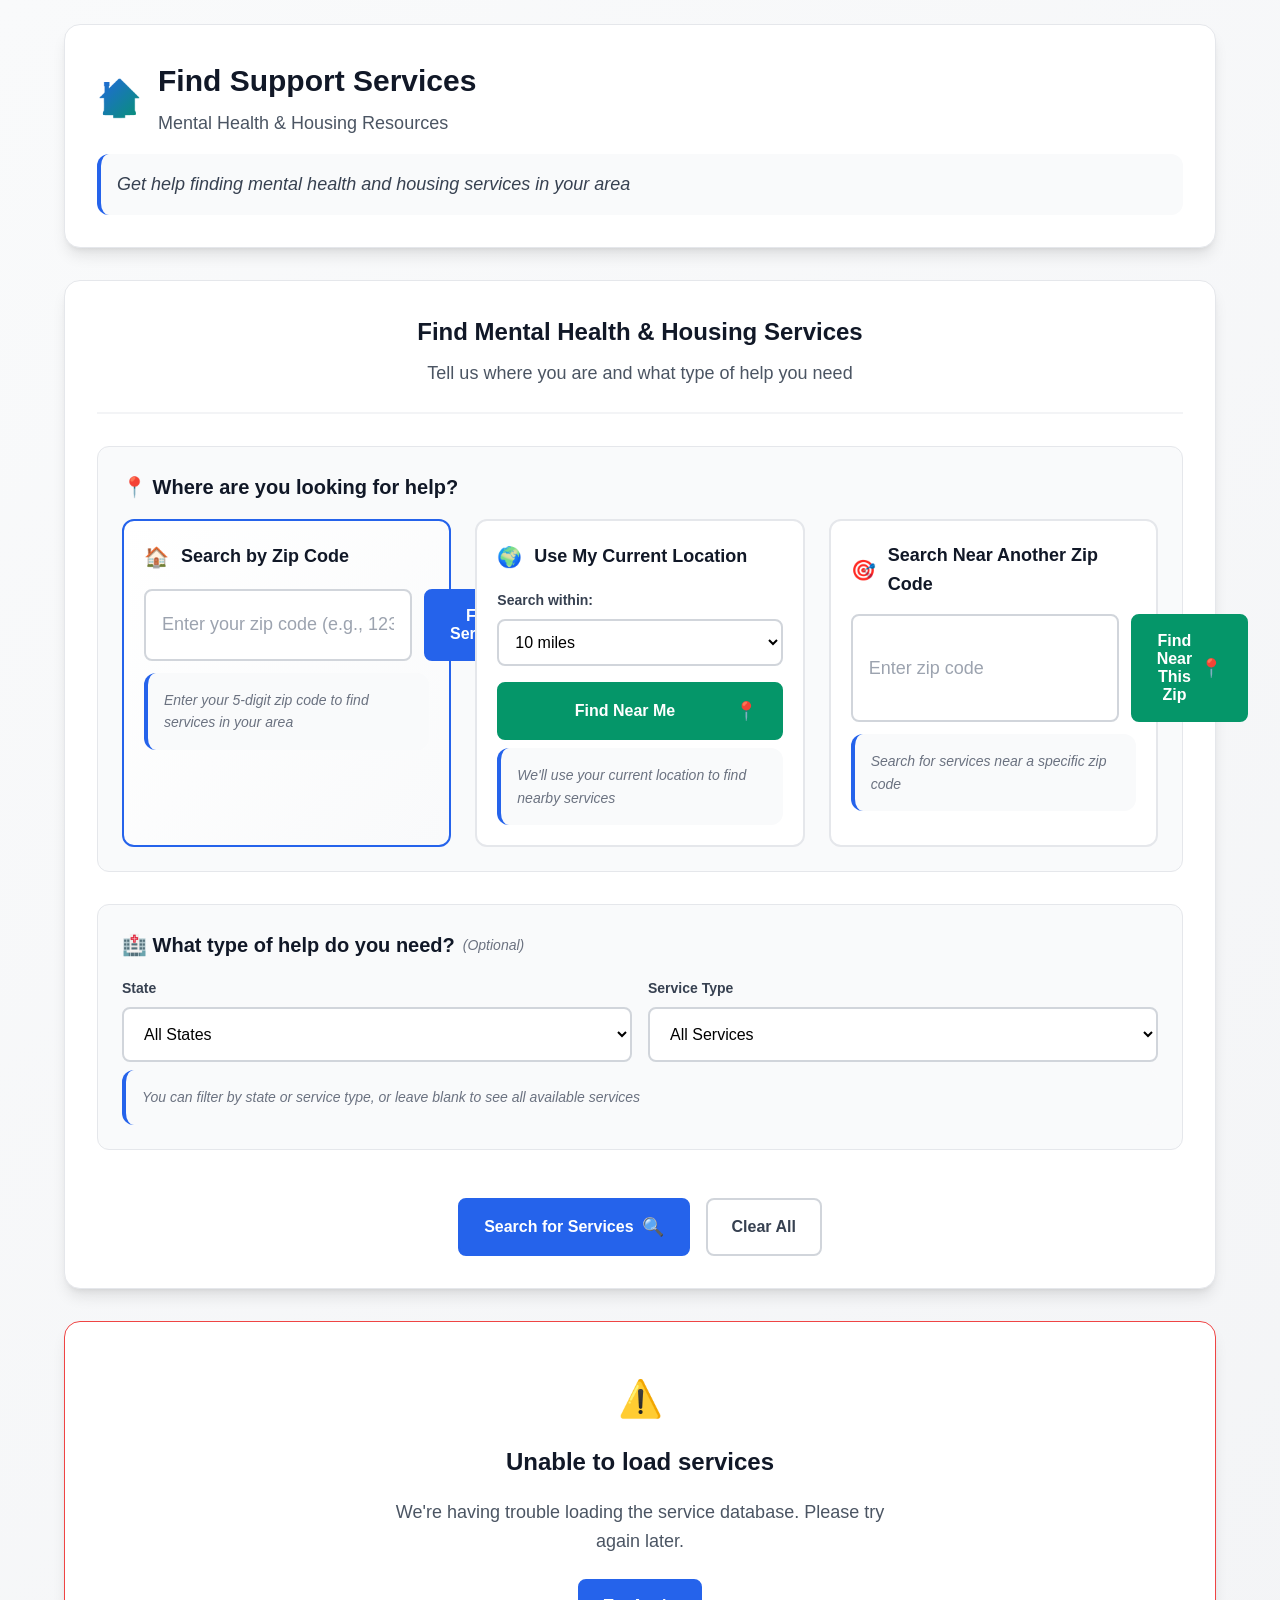
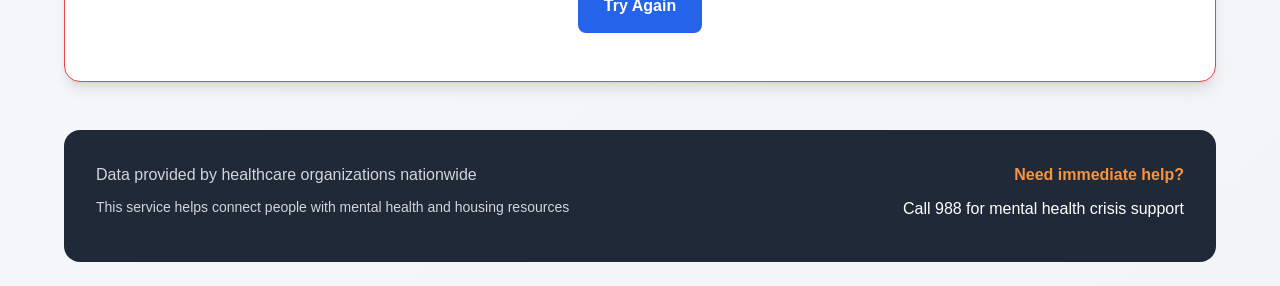
==== commit 7ff1ddf0: "newer  UI" ====
--- a/index.html
+++ b/index.html
@@ -25,102 +25,105 @@
         </header>
         
         <main class="main-content">
-            <!-- Step 1: Location Search -->
-            <section class="search-step active" id="step1">
-                <div class="step-header">
-                    <div class="step-number">1</div>
-                    <h2>Where do you need help?</h2>
-                    <p>Enter your zip code or let us find services near you</p>
+            <!-- Unified Search Interface -->
+            <section class="search-section">
+                <div class="search-header">
+                    <h2>Find Mental Health & Housing Services</h2>
+                    <p>Tell us where you are and what type of help you need</p>
                 </div>
                 
-                <div class="search-options">
-                    <div class="search-option primary">
-                        <div class="option-header">
-                            <span class="option-icon">📍</span>
-                            <h3>Search by Zip Code</h3>
+                <div class="search-form">
+                    <!-- Location Search -->
+                    <div class="search-group">
+                        <h3>📍 Where are you looking for help?</h3>
+                        <div class="location-options">
+                            <div class="location-option">
+                                <div class="option-header">
+                                    <span class="option-icon">🏠</span>
+                                    <h4>Search by Zip Code</h4>
+                                </div>
+                                <div class="search-input-group">
+                                    <input type="text" id="zipInput" placeholder="Enter your zip code (e.g., 12345)" aria-label="Enter your zip code">
+                                    <button id="searchBtn" class="btn-primary">
+                                        <span class="btn-text">Find Services</span>
+                                        <span class="btn-icon">🔍</span>
+                                    </button>
+                                </div>
+                                <p class="help-text">Enter your 5-digit zip code to find services in your area</p>
+                            </div>
+                            
+                            <div class="location-option">
+                                <div class="option-header">
+                                    <span class="option-icon">🌍</span>
+                                    <h4>Use My Current Location</h4>
+                                </div>
+                                <div class="location-controls">
+                                    <div class="radius-selector">
+                                        <label for="radiusSelect">Search within:</label>
+                                        <select id="radiusSelect" aria-label="Search radius">
+                                            <option value="5">5 miles</option>
+                                            <option value="10" selected>10 miles</option>
+                                            <option value="15">15 miles</option>
+                                            <option value="25">25 miles</option>
+                                            <option value="50">50 miles</option>
+                                        </select>
+                                    </div>
+                                    <button id="proximitySearchBtn" class="btn-secondary">
+                                        <span class="btn-text">Find Near Me</span>
+                                        <span class="btn-icon">📍</span>
+                                    </button>
+                                </div>
+                                <p class="help-text">We'll use your current location to find nearby services</p>
+                            </div>
+                            
+                            <div class="location-option">
+                                <div class="option-header">
+                                    <span class="option-icon">🎯</span>
+                                    <h4>Search Near Another Zip Code</h4>
+                                </div>
+                                <div class="search-input-group">
+                                    <input type="text" id="altZipInput" placeholder="Enter zip code" aria-label="Enter zip code for proximity search">
+                                    <button id="proximitySearchByZipBtn" class="btn-secondary">
+                                        <span class="btn-text">Find Near This Zip</span>
+                                        <span class="btn-icon">📍</span>
+                                    </button>
+                                </div>
+                                <p class="help-text">Search for services near a specific zip code</p>
+                            </div>
                         </div>
-                        <div class="search-input-group">
-                            <input type="text" id="zipInput" placeholder="Enter your zip code (e.g., 12345)" aria-label="Enter your zip code">
-                            <button id="searchBtn" class="btn-primary">
-                                <span class="btn-text">Find Services</span>
-                                <span class="btn-icon">🔍</span>
-                            </button>
-                        </div>
-                        <p class="help-text">Enter your 5-digit zip code to find services in your area</p>
                     </div>
                     
-                    <div class="search-option secondary">
-                        <div class="option-header">
-                            <span class="option-icon">🌍</span>
-                            <h3>Find Services Near Me</h3>
-                        </div>
-                        <div class="location-controls">
-                            <div class="radius-selector">
-                                <label for="radiusSelect">Search within:</label>
-                                <select id="radiusSelect" aria-label="Search radius">
-                                    <option value="5">5 miles</option>
-                                    <option value="10" selected>10 miles</option>
-                                    <option value="15">15 miles</option>
-                                    <option value="25">25 miles</option>
-                                    <option value="50">50 miles</option>
+                    <!-- Service Type Filters -->
+                    <div class="search-group">
+                        <h3>🏥 What type of help do you need? <span class="optional">(Optional)</span></h3>
+                        <div class="filter-options">
+                            <div class="filter-group">
+                                <label for="stateSelect">State</label>
+                                <select id="stateSelect" aria-label="Select state">
+                                    <option value="">All States</option>
                                 </select>
                             </div>
-                            <button id="proximitySearchBtn" class="btn-secondary">
-                                <span class="btn-text">Use My Location</span>
-                                <span class="btn-icon">📍</span>
-                            </button>
+                            
+                            <div class="filter-group">
+                                <label for="housingTypeSelect">Service Type</label>
+                                <select id="housingTypeSelect" aria-label="Select service type">
+                                    <option value="">All Services</option>
+                                </select>
+                            </div>
                         </div>
-                        <p class="help-text">We'll use your current location to find nearby services</p>
-                    </div>
-                </div>
-            </section>
-            
-            <!-- Step 2: Service Type Filter -->
-            <section class="search-step" id="step2">
-                <div class="step-header">
-                    <div class="step-number">2</div>
-                    <h2>What type of help do you need?</h2>
-                    <p>Choose the type of services you're looking for (optional)</p>
-                </div>
-                
-                <div class="filter-options">
-                    <div class="filter-group">
-                        <label for="stateSelect">State</label>
-                        <select id="stateSelect" aria-label="Select state">
-                            <option value="">All States</option>
-                        </select>
+                        <p class="help-text">You can filter by state or service type, or leave blank to see all available services</p>
                     </div>
                     
-                    <div class="filter-group">
-                        <label for="housingTypeSelect">Service Type</label>
-                        <select id="housingTypeSelect" aria-label="Select service type">
-                            <option value="">All Services</option>
-                        </select>
+                    <!-- Search Actions -->
+                    <div class="search-actions">
+                        <button id="searchWithFiltersBtn" class="btn-primary">
+                            <span class="btn-text">Search for Services</span>
+                            <span class="btn-icon">🔍</span>
+                        </button>
+                        <button id="clearFiltersBtn" class="btn-outline">
+                            <span class="btn-text">Clear All</span>
+                        </button>
                     </div>
-                </div>
-                
-                <div class="step-actions">
-                    <button id="searchWithFiltersBtn" class="btn-primary">
-                        <span class="btn-text">Search with Filters</span>
-                        <span class="btn-icon">🔍</span>
-                    </button>
-                    <button id="clearFiltersBtn" class="btn-outline">
-                        <span class="btn-text">Clear Filters</span>
-                    </button>
-                </div>
-            </section>
-            
-            <!-- Alternative Search by Zip -->
-            <section class="alternative-search">
-                <div class="alt-search-header">
-                    <h3>Or search near a specific zip code</h3>
-                </div>
-                <div class="alt-search-controls">
-                    <input type="text" id="altZipInput" placeholder="Enter zip code" aria-label="Enter zip code for proximity search">
-                    <button id="proximitySearchByZipBtn" class="btn-secondary">
-                        <span class="btn-text">Find Near This Zip</span>
-                        <span class="btn-icon">📍</span>
-                    </button>
                 </div>
             </section>
         </main>
--- a/styles.css
+++ b/styles.css
@@ -156,80 +156,89 @@
     gap: var(--space-8);
 }
 
-/* Search Steps */
-.search-step {
+/* Unified Search Section */
+.search-section {
     background: var(--white);
     border-radius: var(--radius-xl);
     padding: var(--space-8);
-    box-shadow: var(--shadow-md);
+    box-shadow: var(--shadow-lg);
     border: 1px solid var(--gray-200);
-    transition: all 0.3s ease;
-}
-
-.search-step.active {
-    border-color: var(--primary-blue);
-    box-shadow: var(--shadow-lg);
-}
-
-.step-header {
+    margin-bottom: var(--space-8);
+}
+
+.search-header {
     text-align: center;
     margin-bottom: var(--space-8);
-}
-
-.step-number {
-    display: inline-flex;
-    align-items: center;
-    justify-content: center;
-    width: 48px;
-    height: 48px;
-    background: var(--primary-blue);
-    color: var(--white);
-    border-radius: 50%;
-    font-size: var(--font-size-xl);
-    font-weight: 700;
-    margin-bottom: var(--space-4);
-}
-
-.step-header h2 {
+    padding-bottom: var(--space-6);
+    border-bottom: 2px solid var(--gray-100);
+}
+
+.search-header h2 {
     font-size: var(--font-size-2xl);
     font-weight: 600;
     color: var(--gray-900);
     margin-bottom: var(--space-2);
 }
 
-.step-header p {
+.search-header p {
     font-size: var(--font-size-lg);
     color: var(--gray-600);
 }
 
-/* Search Options */
-.search-options {
-    display: grid;
-    grid-template-columns: 1fr 1fr;
-    gap: var(--space-6);
-    margin-bottom: var(--space-6);
-}
-
-.search-option {
+.search-form {
+    display: flex;
+    flex-direction: column;
+    gap: var(--space-8);
+}
+
+.search-group {
     background: var(--gray-50);
     border-radius: var(--radius-lg);
     padding: var(--space-6);
+    border: 1px solid var(--gray-200);
+}
+
+.search-group h3 {
+    font-size: var(--font-size-xl);
+    font-weight: 600;
+    color: var(--gray-900);
+    margin-bottom: var(--space-4);
+    display: flex;
+    align-items: center;
+    gap: var(--space-2);
+}
+
+.optional {
+    font-size: var(--font-size-sm);
+    font-weight: 400;
+    color: var(--gray-500);
+    font-style: italic;
+}
+
+/* Location Options */
+.location-options {
+    display: grid;
+    grid-template-columns: repeat(auto-fit, minmax(300px, 1fr));
+    gap: var(--space-6);
+}
+
+.location-option {
+    background: var(--white);
+    border-radius: var(--radius-lg);
+    padding: var(--space-5);
     border: 2px solid var(--gray-200);
     transition: all 0.3s ease;
 }
 
-.search-option.primary {
+.location-option:hover {
+    border-color: var(--primary-blue);
+    transform: translateY(-2px);
+    box-shadow: var(--shadow-md);
+}
+
+.location-option:first-child {
     border-color: var(--primary-blue);
     background: linear-gradient(135deg, var(--white) 0%, var(--gray-50) 100%);
-}
-
-.search-option.secondary {
-    border-color: var(--secondary-green);
-}
-
-.search-option:hover {
-    transform: translateY(-2px);
-    box-shadow: var(--shadow-md);
 }
 
 .option-header {
@@ -243,7 +252,7 @@
     font-size: var(--font-size-xl);
 }
 
-.option-header h3 {
+.option-header h4 {
     font-size: var(--font-size-lg);
     font-weight: 600;
     color: var(--gray-900);
@@ -375,9 +384,8 @@
 /* Filter Options */
 .filter-options {
     display: grid;
-    grid-template-columns: 1fr 1fr;
-    gap: var(--space-6);
-    margin-bottom: var(--space-6);
+    grid-template-columns: repeat(auto-fit, minmax(200px, 1fr));
+    gap: var(--space-4);
 }
 
 .filter-group {
@@ -407,52 +415,14 @@
     box-shadow: 0 0 0 3px rgb(37 99 235 / 0.1);
 }
 
-/* Step Actions */
-.step-actions {
+/* Search Actions */
+.search-actions {
     display: flex;
     gap: var(--space-4);
     justify-content: center;
-}
-
-/* Alternative Search */
-.alternative-search {
-    background: var(--gray-50);
-    border-radius: var(--radius-lg);
-    padding: var(--space-6);
-    border: 1px solid var(--gray-200);
-}
-
-.alt-search-header {
-    text-align: center;
-    margin-bottom: var(--space-4);
-}
-
-.alt-search-header h3 {
-    font-size: var(--font-size-lg);
-    font-weight: 600;
-    color: var(--gray-700);
-}
-
-.alt-search-controls {
-    display: flex;
-    gap: var(--space-3);
-    align-items: end;
-}
-
-.alt-search-controls input {
-    flex: 1;
-    padding: var(--space-3);
-    border: 2px solid var(--gray-300);
-    border-radius: var(--radius-md);
-    font-size: var(--font-size-base);
-    transition: all 0.3s ease;
-}
-
-.alt-search-controls input:focus {
-    outline: none;
-    border-color: var(--secondary-green);
-    box-shadow: 0 0 0 3px rgb(5 150 105 / 0.1);
-}
+    margin-top: var(--space-4);
+}
+
 
 /* Help Text */
 .help-text {
@@ -755,7 +725,7 @@
         font-size: var(--font-size-2xl);
     }
     
-    .search-options {
+    .location-options {
         grid-template-columns: 1fr;
         gap: var(--space-4);
     }
@@ -769,11 +739,7 @@
         gap: var(--space-4);
     }
     
-    .step-actions {
-        flex-direction: column;
-    }
-    
-    .alt-search-controls {
+    .search-actions {
         flex-direction: column;
     }
     
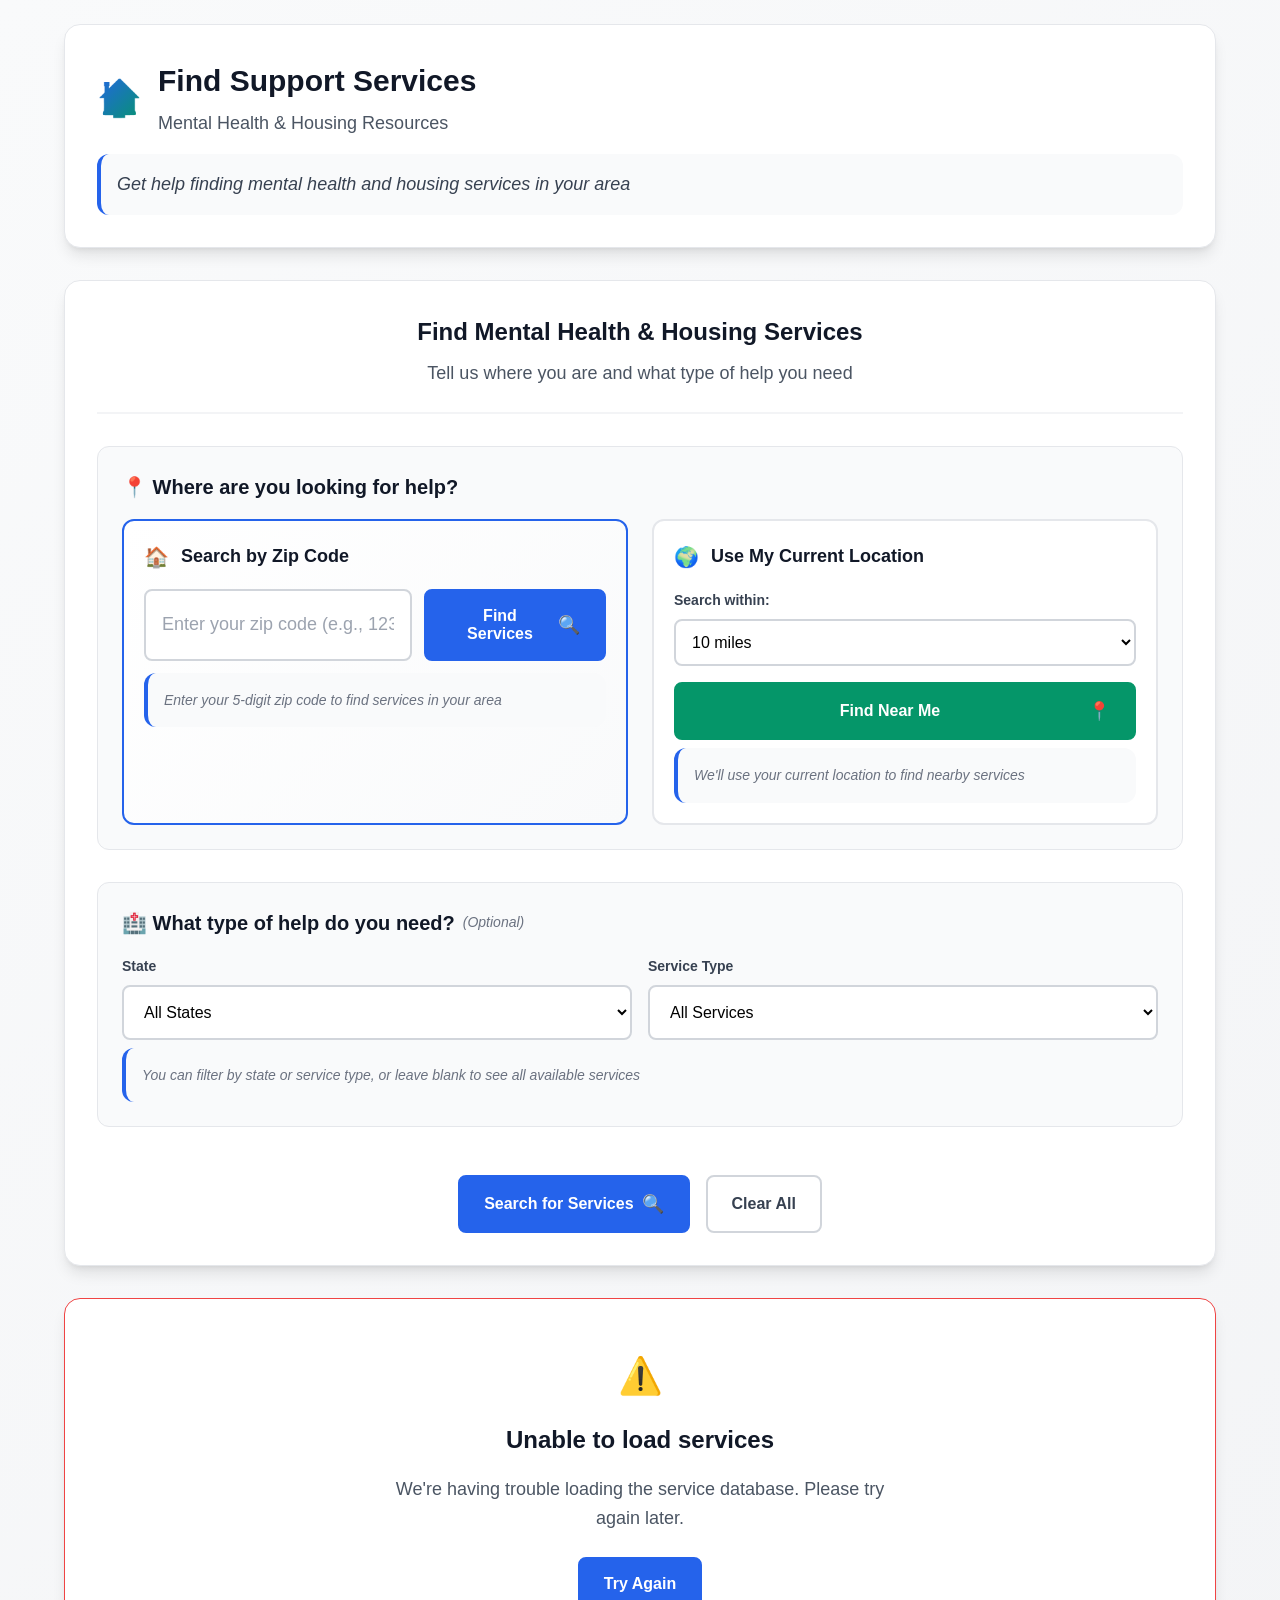
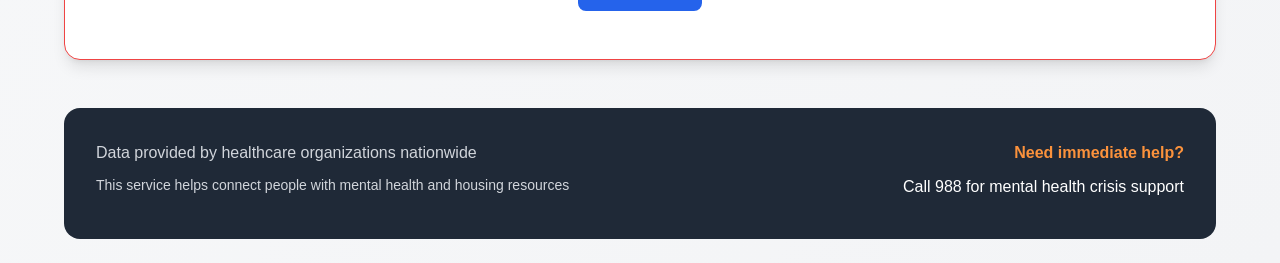
==== commit 24fe124c: "removed double zip  UI" ====
--- a/index.html
+++ b/index.html
@@ -74,21 +74,6 @@
                                     </button>
                                 </div>
                                 <p class="help-text">We'll use your current location to find nearby services</p>
-                            </div>
-                            
-                            <div class="location-option">
-                                <div class="option-header">
-                                    <span class="option-icon">🎯</span>
-                                    <h4>Search Near Another Zip Code</h4>
-                                </div>
-                                <div class="search-input-group">
-                                    <input type="text" id="altZipInput" placeholder="Enter zip code" aria-label="Enter zip code for proximity search">
-                                    <button id="proximitySearchByZipBtn" class="btn-secondary">
-                                        <span class="btn-text">Find Near This Zip</span>
-                                        <span class="btn-icon">📍</span>
-                                    </button>
-                                </div>
-                                <p class="help-text">Search for services near a specific zip code</p>
                             </div>
                         </div>
                     </div>
--- a/styles.css
+++ b/styles.css
@@ -218,7 +218,7 @@
 /* Location Options */
 .location-options {
     display: grid;
-    grid-template-columns: repeat(auto-fit, minmax(300px, 1fr));
+    grid-template-columns: 1fr 1fr;
     gap: var(--space-6);
 }
 
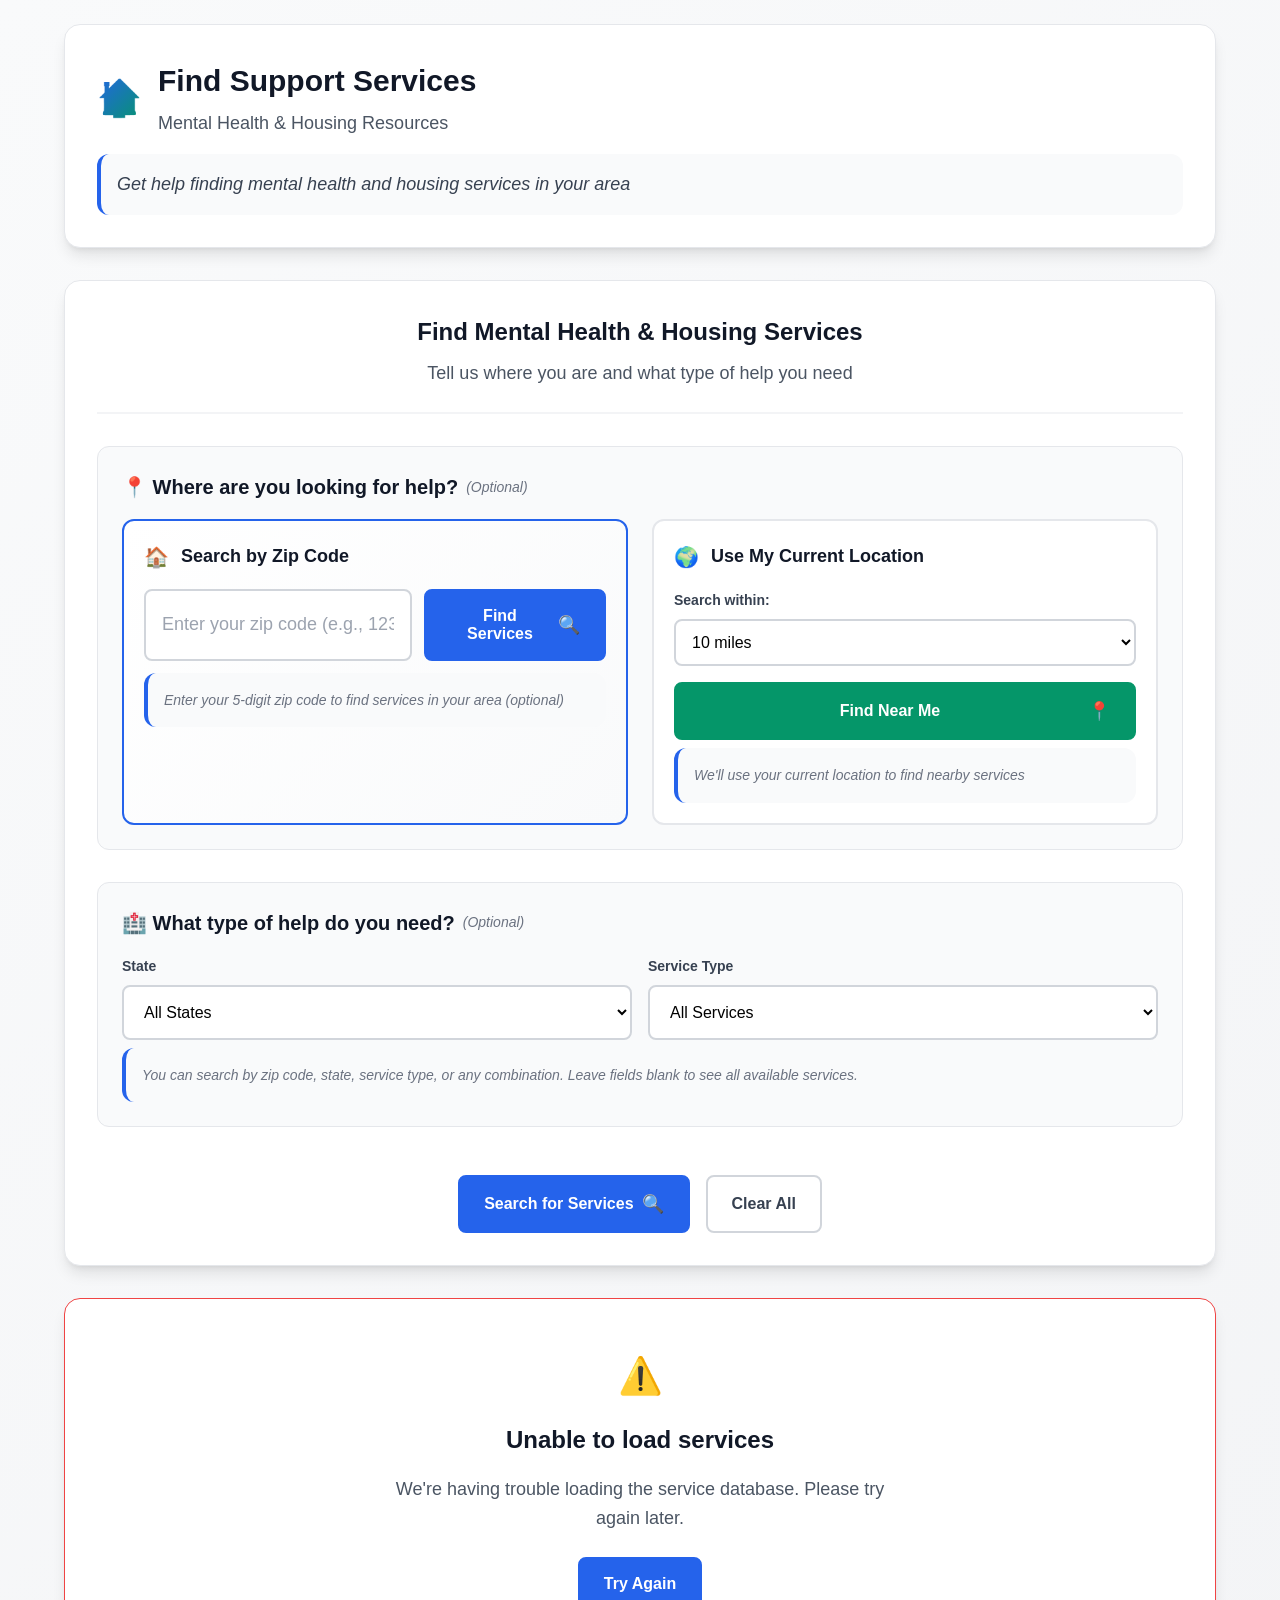
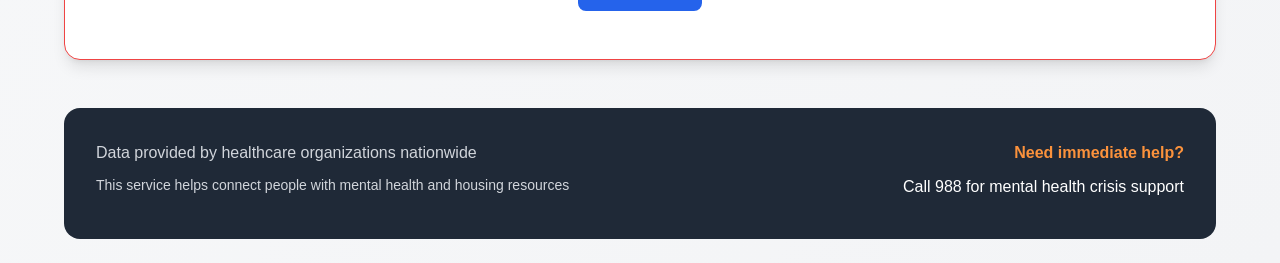
==== commit b779bd19: "imp  UI" ====
--- a/index.html
+++ b/index.html
@@ -35,7 +35,7 @@
                 <div class="search-form">
                     <!-- Location Search -->
                     <div class="search-group">
-                        <h3>📍 Where are you looking for help?</h3>
+                        <h3>📍 Where are you looking for help? <span class="optional">(Optional)</span></h3>
                         <div class="location-options">
                             <div class="location-option">
                                 <div class="option-header">
@@ -49,7 +49,7 @@
                                         <span class="btn-icon">🔍</span>
                                     </button>
                                 </div>
-                                <p class="help-text">Enter your 5-digit zip code to find services in your area</p>
+                                <p class="help-text">Enter your 5-digit zip code to find services in your area (optional)</p>
                             </div>
                             
                             <div class="location-option">
@@ -96,7 +96,7 @@
                                 </select>
                             </div>
                         </div>
-                        <p class="help-text">You can filter by state or service type, or leave blank to see all available services</p>
+                        <p class="help-text">You can search by zip code, state, service type, or any combination. Leave fields blank to see all available services.</p>
                     </div>
                     
                     <!-- Search Actions -->
--- a/styles.css
+++ b/styles.css
@@ -554,6 +554,59 @@
     text-align: center;
 }
 
+/* Contact Links */
+.contact-item {
+    background: var(--gray-50);
+    border-radius: var(--radius-sm);
+    padding: var(--space-2);
+    border-left: 3px solid var(--primary-blue);
+}
+
+.contact-link {
+    color: var(--primary-blue);
+    text-decoration: none;
+    font-weight: 600;
+    padding: var(--space-1) var(--space-2);
+    border-radius: var(--radius-sm);
+    transition: all 0.3s ease;
+    display: inline-block;
+    border: 1px solid transparent;
+}
+
+.contact-link:hover {
+    background: var(--primary-blue);
+    color: var(--white);
+    transform: translateY(-1px);
+    box-shadow: var(--shadow-sm);
+    text-decoration: none;
+}
+
+.phone-link:hover {
+    background: var(--success);
+    border-color: var(--success);
+}
+
+.email-link:hover {
+    background: var(--accent-orange);
+    border-color: var(--accent-orange);
+}
+
+.contact-link:active {
+    transform: translateY(0);
+}
+
+/* Mobile-friendly contact links */
+@media (max-width: 768px) {
+    .contact-link {
+        padding: var(--space-2) var(--space-3);
+        font-size: var(--font-size-lg);
+        min-height: 44px; /* Larger touch target for mobile */
+        display: flex;
+        align-items: center;
+        justify-content: center;
+    }
+}
+
 /* No Results */
 .no-results {
     background: var(--white);
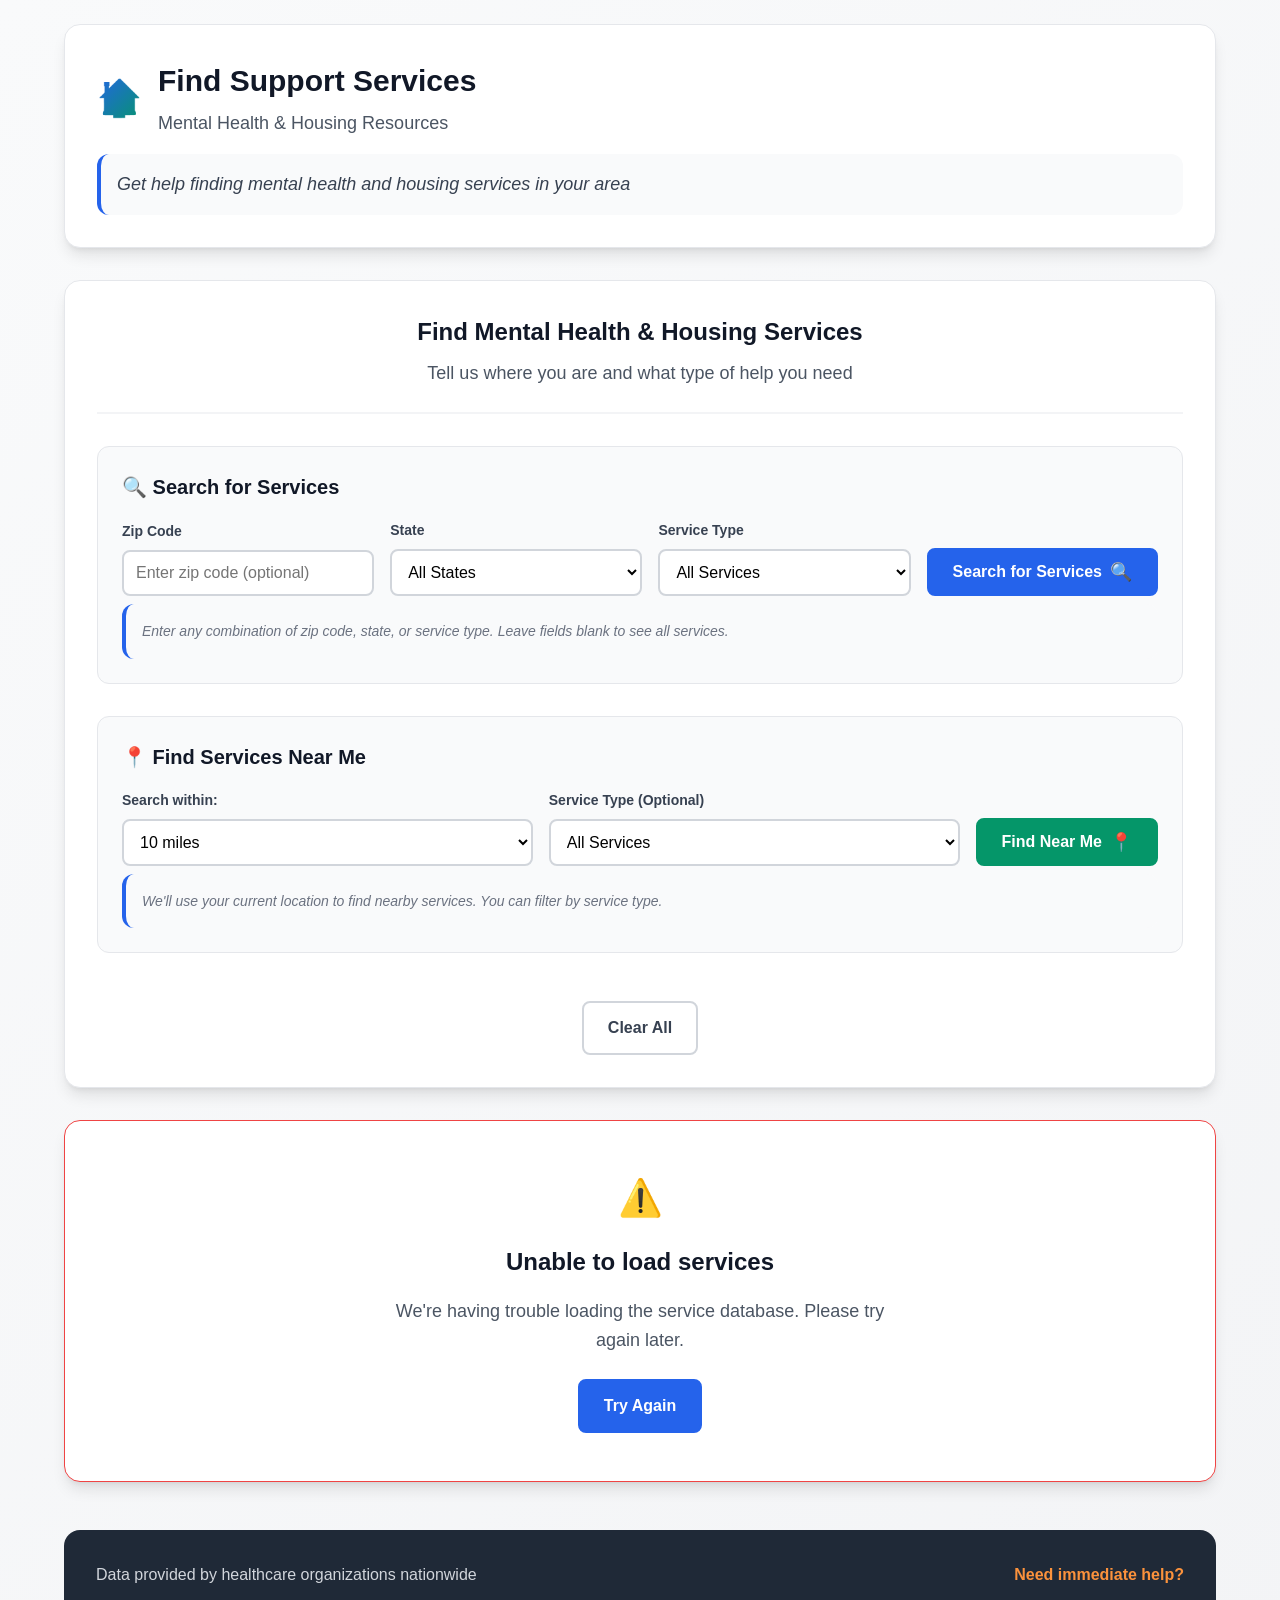
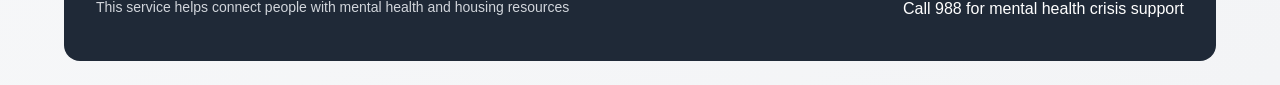
==== commit 6a47b854: "simple  UI" ====
--- a/index.html
+++ b/index.html
@@ -33,78 +33,73 @@
                 </div>
                 
                 <div class="search-form">
-                    <!-- Location Search -->
+                    <!-- Main Search Fields -->
                     <div class="search-group">
-                        <h3>📍 Where are you looking for help? <span class="optional">(Optional)</span></h3>
-                        <div class="location-options">
-                            <div class="location-option">
-                                <div class="option-header">
-                                    <span class="option-icon">🏠</span>
-                                    <h4>Search by Zip Code</h4>
-                                </div>
-                                <div class="search-input-group">
-                                    <input type="text" id="zipInput" placeholder="Enter your zip code (e.g., 12345)" aria-label="Enter your zip code">
-                                    <button id="searchBtn" class="btn-primary">
-                                        <span class="btn-text">Find Services</span>
-                                        <span class="btn-icon">🔍</span>
-                                    </button>
-                                </div>
-                                <p class="help-text">Enter your 5-digit zip code to find services in your area (optional)</p>
+                        <h3>🔍 Search for Services</h3>
+                        <div class="main-search-fields">
+                            <div class="field-group">
+                                <label for="zipInput">Zip Code</label>
+                                <input type="text" id="zipInput" placeholder="Enter zip code (optional)" aria-label="Enter zip code">
                             </div>
                             
-                            <div class="location-option">
-                                <div class="option-header">
-                                    <span class="option-icon">🌍</span>
-                                    <h4>Use My Current Location</h4>
-                                </div>
-                                <div class="location-controls">
-                                    <div class="radius-selector">
-                                        <label for="radiusSelect">Search within:</label>
-                                        <select id="radiusSelect" aria-label="Search radius">
-                                            <option value="5">5 miles</option>
-                                            <option value="10" selected>10 miles</option>
-                                            <option value="15">15 miles</option>
-                                            <option value="25">25 miles</option>
-                                            <option value="50">50 miles</option>
-                                        </select>
-                                    </div>
-                                    <button id="proximitySearchBtn" class="btn-secondary">
-                                        <span class="btn-text">Find Near Me</span>
-                                        <span class="btn-icon">📍</span>
-                                    </button>
-                                </div>
-                                <p class="help-text">We'll use your current location to find nearby services</p>
-                            </div>
-                        </div>
-                    </div>
-                    
-                    <!-- Service Type Filters -->
-                    <div class="search-group">
-                        <h3>🏥 What type of help do you need? <span class="optional">(Optional)</span></h3>
-                        <div class="filter-options">
-                            <div class="filter-group">
+                            <div class="field-group">
                                 <label for="stateSelect">State</label>
                                 <select id="stateSelect" aria-label="Select state">
                                     <option value="">All States</option>
                                 </select>
                             </div>
                             
-                            <div class="filter-group">
+                            <div class="field-group">
                                 <label for="housingTypeSelect">Service Type</label>
                                 <select id="housingTypeSelect" aria-label="Select service type">
                                     <option value="">All Services</option>
                                 </select>
                             </div>
+                            
+                            <div class="field-group search-button-group">
+                                <button id="searchWithFiltersBtn" class="btn-primary">
+                                    <span class="btn-text">Search for Services</span>
+                                    <span class="btn-icon">🔍</span>
+                                </button>
+                            </div>
                         </div>
-                        <p class="help-text">You can search by zip code, state, service type, or any combination. Leave fields blank to see all available services.</p>
+                        <p class="help-text">Enter any combination of zip code, state, or service type. Leave fields blank to see all services.</p>
                     </div>
                     
-                    <!-- Search Actions -->
+                    <!-- Location-Based Search -->
+                    <div class="search-group">
+                        <h3>📍 Find Services Near Me</h3>
+                        <div class="location-search-fields">
+                            <div class="field-group">
+                                <label for="radiusSelect">Search within:</label>
+                                <select id="radiusSelect" aria-label="Search radius">
+                                    <option value="5">5 miles</option>
+                                    <option value="10" selected>10 miles</option>
+                                    <option value="15">15 miles</option>
+                                    <option value="25">25 miles</option>
+                                    <option value="50">50 miles</option>
+                                </select>
+                            </div>
+                            
+                            <div class="field-group">
+                                <label for="proximityServiceType">Service Type (Optional)</label>
+                                <select id="proximityServiceType" aria-label="Select service type for proximity search">
+                                    <option value="">All Services</option>
+                                </select>
+                            </div>
+                            
+                            <div class="field-group search-button-group">
+                                <button id="proximitySearchBtn" class="btn-secondary">
+                                    <span class="btn-text">Find Near Me</span>
+                                    <span class="btn-icon">📍</span>
+                                </button>
+                            </div>
+                        </div>
+                        <p class="help-text">We'll use your current location to find nearby services. You can filter by service type.</p>
+                    </div>
+                    
+                    <!-- Clear Button -->
                     <div class="search-actions">
-                        <button id="searchWithFiltersBtn" class="btn-primary">
-                            <span class="btn-text">Search for Services</span>
-                            <span class="btn-icon">🔍</span>
-                        </button>
                         <button id="clearFiltersBtn" class="btn-outline">
                             <span class="btn-text">Clear All</span>
                         </button>
--- a/styles.css
+++ b/styles.css
@@ -215,30 +215,57 @@
     font-style: italic;
 }
 
-/* Location Options */
-.location-options {
+/* Main Search Fields */
+.main-search-fields {
     display: grid;
-    grid-template-columns: 1fr 1fr;
-    gap: var(--space-6);
-}
-
-.location-option {
-    background: var(--white);
-    border-radius: var(--radius-lg);
-    padding: var(--space-5);
-    border: 2px solid var(--gray-200);
+    grid-template-columns: 1fr 1fr 1fr auto;
+    gap: var(--space-4);
+    align-items: end;
+}
+
+.location-search-fields {
+    display: grid;
+    grid-template-columns: 1fr 1fr auto;
+    gap: var(--space-4);
+    align-items: end;
+}
+
+.field-group {
+    display: flex;
+    flex-direction: column;
+    gap: var(--space-2);
+}
+
+.field-group label {
+    font-weight: 600;
+    color: var(--gray-700);
+    font-size: var(--font-size-sm);
+}
+
+.field-group input,
+.field-group select {
+    padding: var(--space-3);
+    border: 2px solid var(--gray-300);
+    border-radius: var(--radius-md);
+    font-size: var(--font-size-base);
+    background: var(--white);
     transition: all 0.3s ease;
 }
 
-.location-option:hover {
+.field-group input:focus,
+.field-group select:focus {
+    outline: none;
     border-color: var(--primary-blue);
-    transform: translateY(-2px);
-    box-shadow: var(--shadow-md);
-}
-
-.location-option:first-child {
-    border-color: var(--primary-blue);
-    background: linear-gradient(135deg, var(--white) 0%, var(--gray-50) 100%);
+    box-shadow: 0 0 0 3px rgb(37 99 235 / 0.1);
+}
+
+.search-button-group {
+    align-self: end;
+}
+
+.search-button-group button {
+    height: 44px; /* Match input height */
+    min-width: 140px;
 }
 
 .option-header {
@@ -778,9 +805,23 @@
         font-size: var(--font-size-2xl);
     }
     
-    .location-options {
+    .main-search-fields {
         grid-template-columns: 1fr;
         gap: var(--space-4);
+    }
+    
+    .location-search-fields {
+        grid-template-columns: 1fr;
+        gap: var(--space-4);
+    }
+    
+    .search-button-group {
+        align-self: stretch;
+    }
+    
+    .search-button-group button {
+        width: 100%;
+        min-width: auto;
     }
     
     .search-input-group {
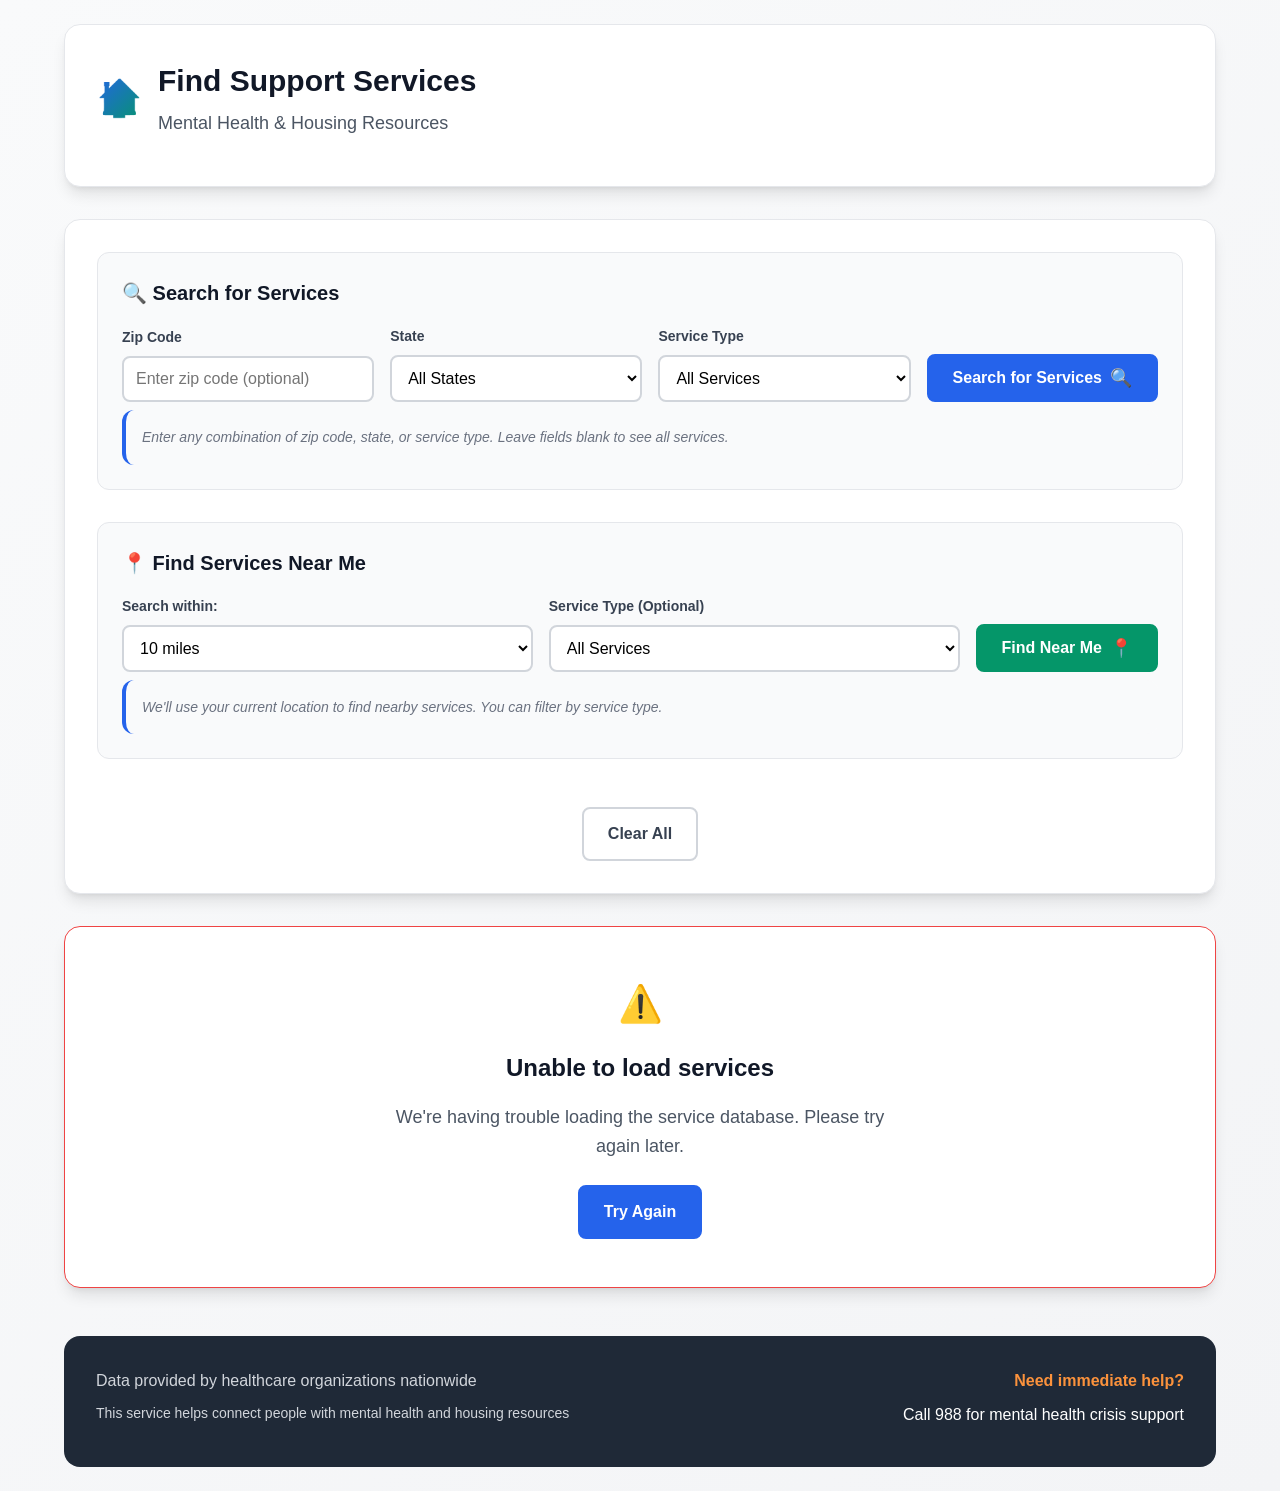
==== commit 9ead6ac2: "changes" ====
--- a/index.html
+++ b/index.html
@@ -18,20 +18,12 @@
                         <p>Mental Health & Housing Resources</p>
                     </div>
                 </div>
-                <div class="help-text">
-                    <p>Get help finding mental health and housing services in your area</p>
-                </div>
             </div>
         </header>
         
         <main class="main-content">
             <!-- Unified Search Interface -->
             <section class="search-section">
-                <div class="search-header">
-                    <h2>Find Mental Health & Housing Services</h2>
-                    <p>Tell us where you are and what type of help you need</p>
-                </div>
-                
                 <div class="search-form">
                     <!-- Main Search Fields -->
                     <div class="search-group">
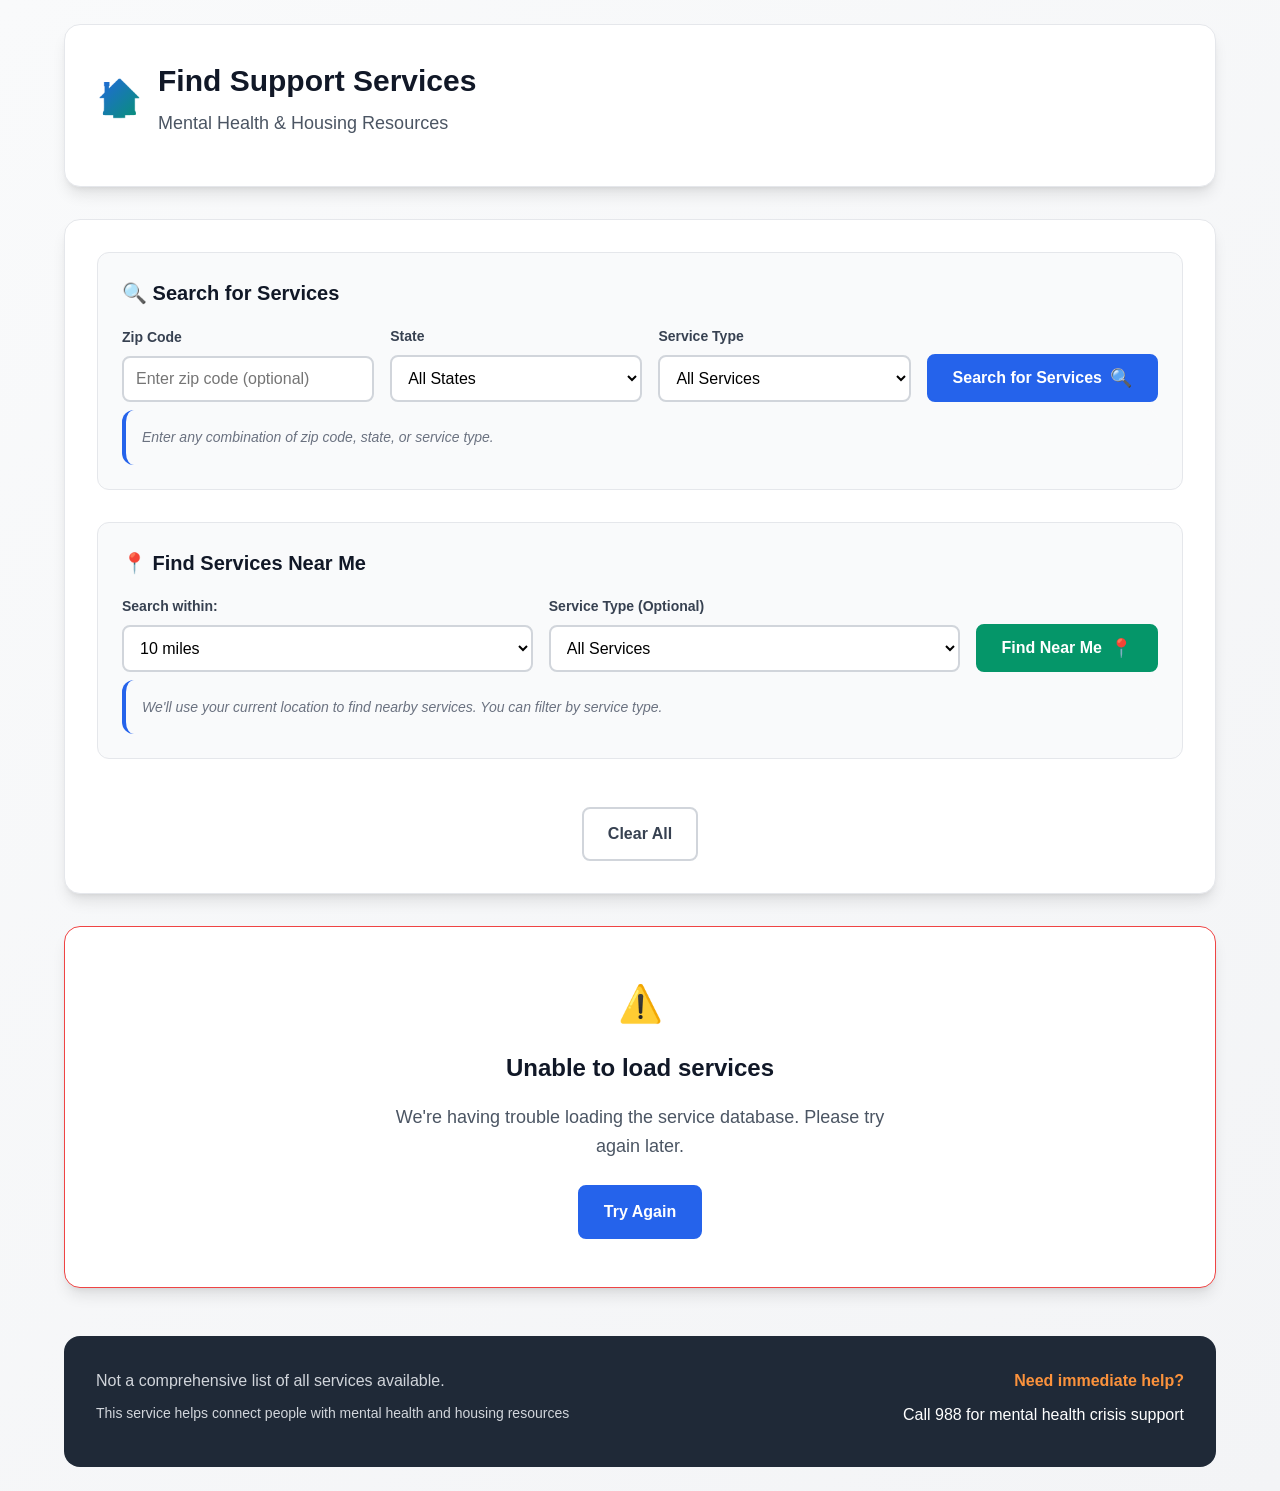
==== commit cdb2eabd: "almost Final" ====
--- a/index.html
+++ b/index.html
@@ -55,7 +55,7 @@
                                 </button>
                             </div>
                         </div>
-                        <p class="help-text">Enter any combination of zip code, state, or service type. Leave fields blank to see all services.</p>
+                        <p class="help-text">Enter any combination of zip code, state, or service type.</p>
                     </div>
                     
                     <!-- Location-Based Search -->
@@ -152,7 +152,7 @@
         <footer class="footer">
             <div class="footer-content">
                 <div class="footer-info">
-                    <p>Data provided by healthcare organizations nationwide</p>
+                    <p>Not a comprehensive list of all services available.</p>
                     <p class="footer-note">This service helps connect people with mental health and housing resources</p>
                 </div>
                 <div class="footer-help">
